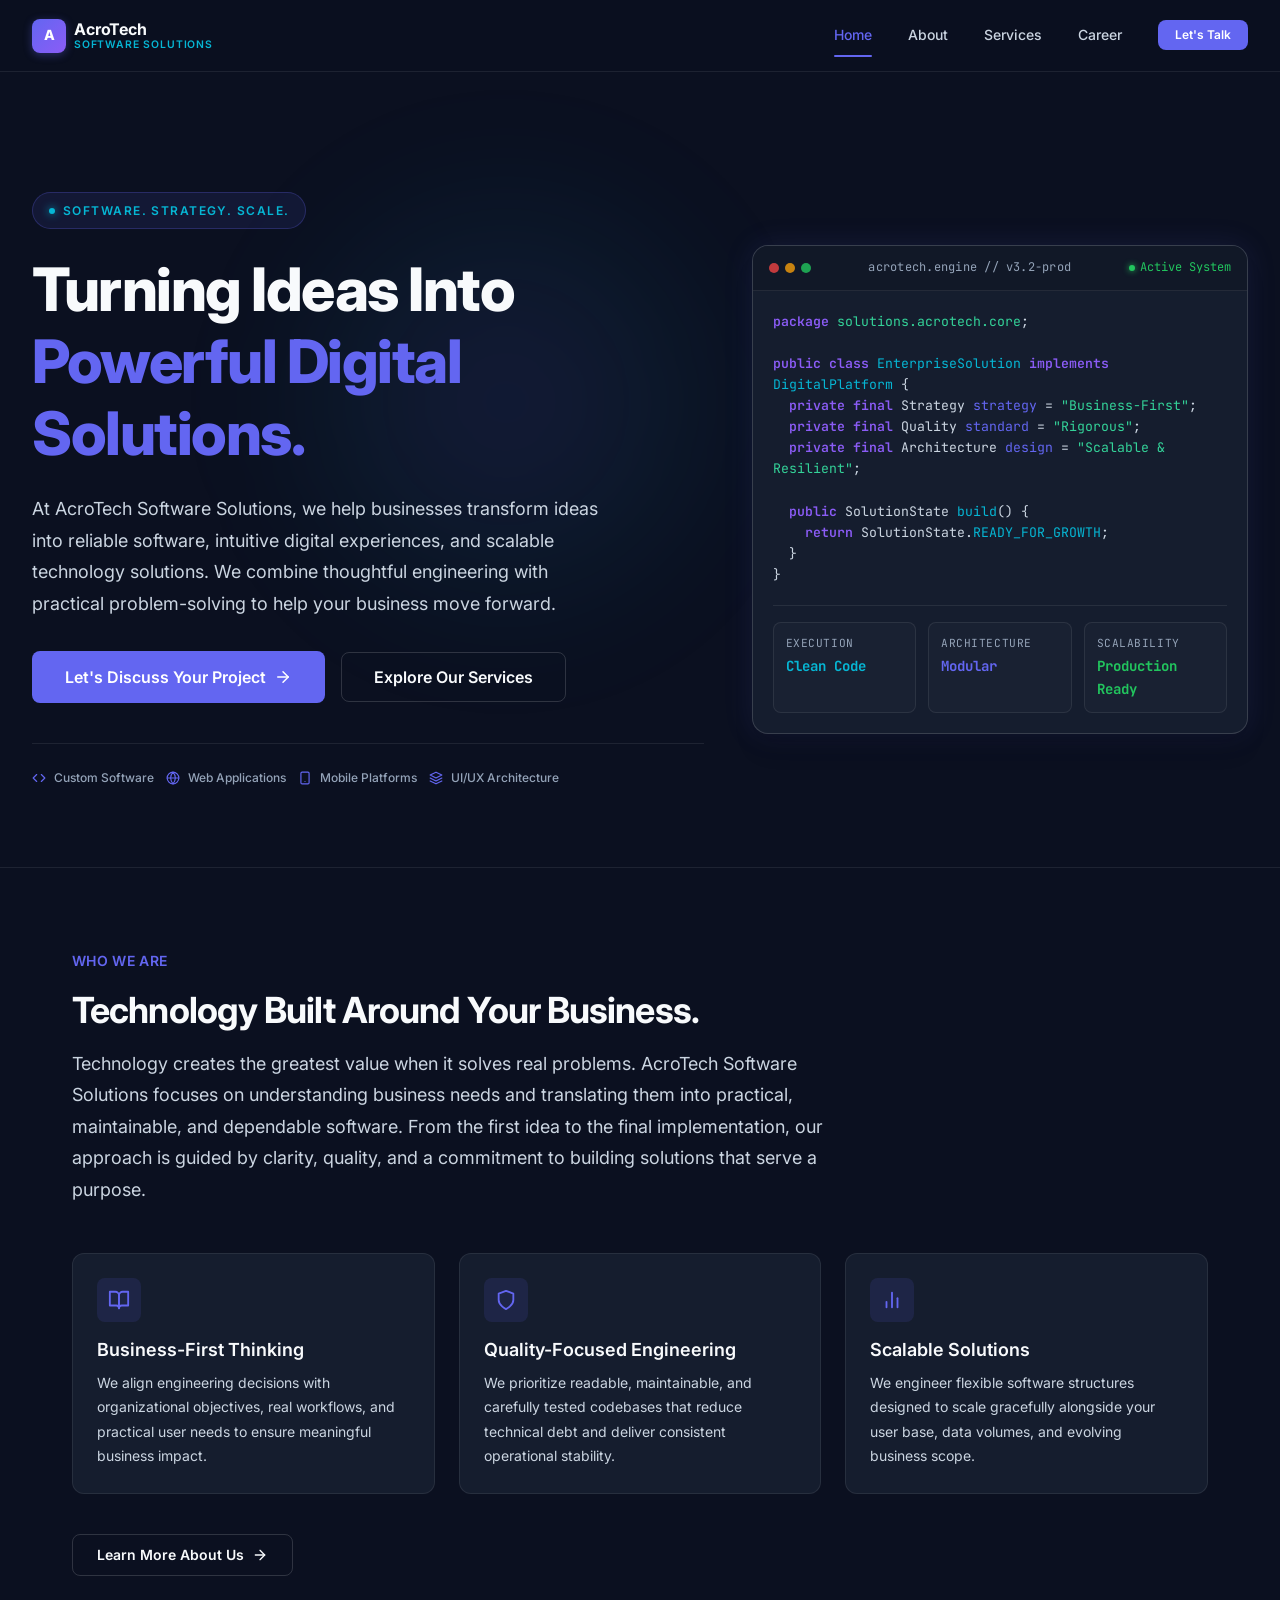
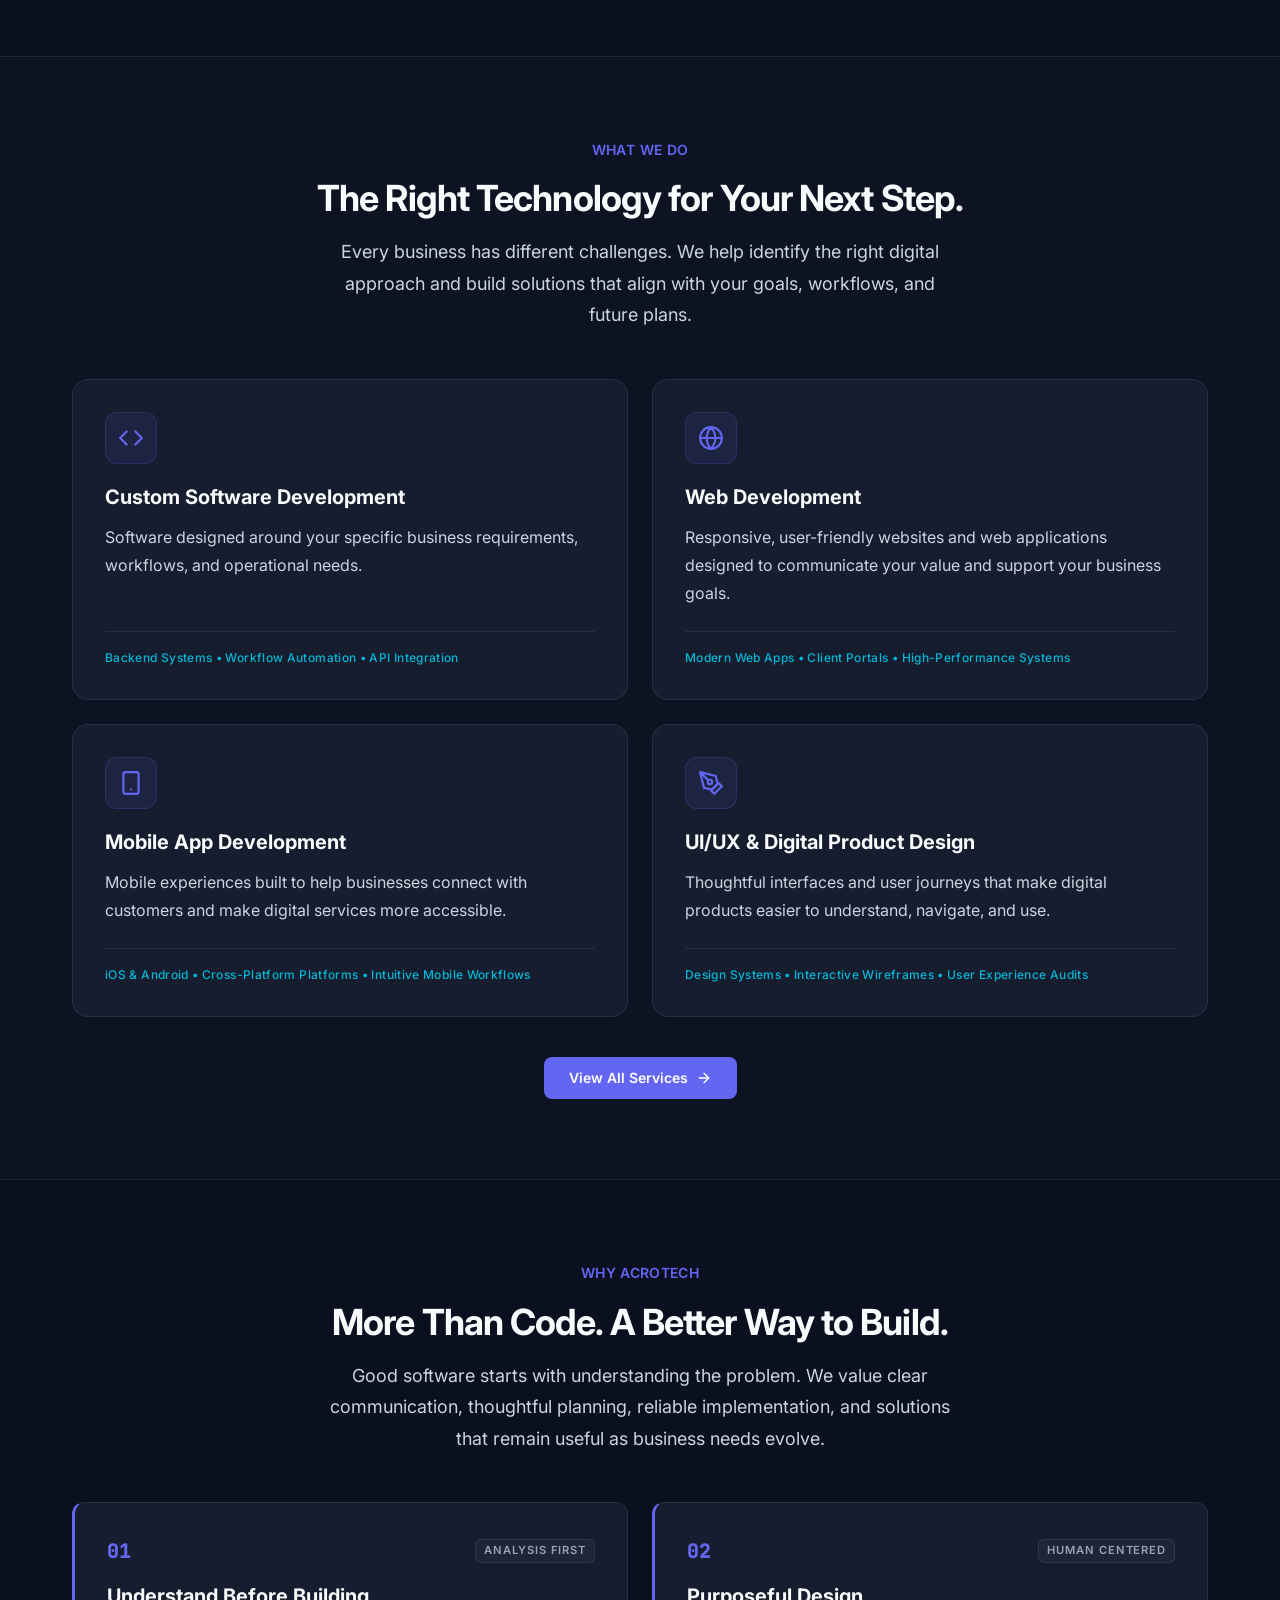
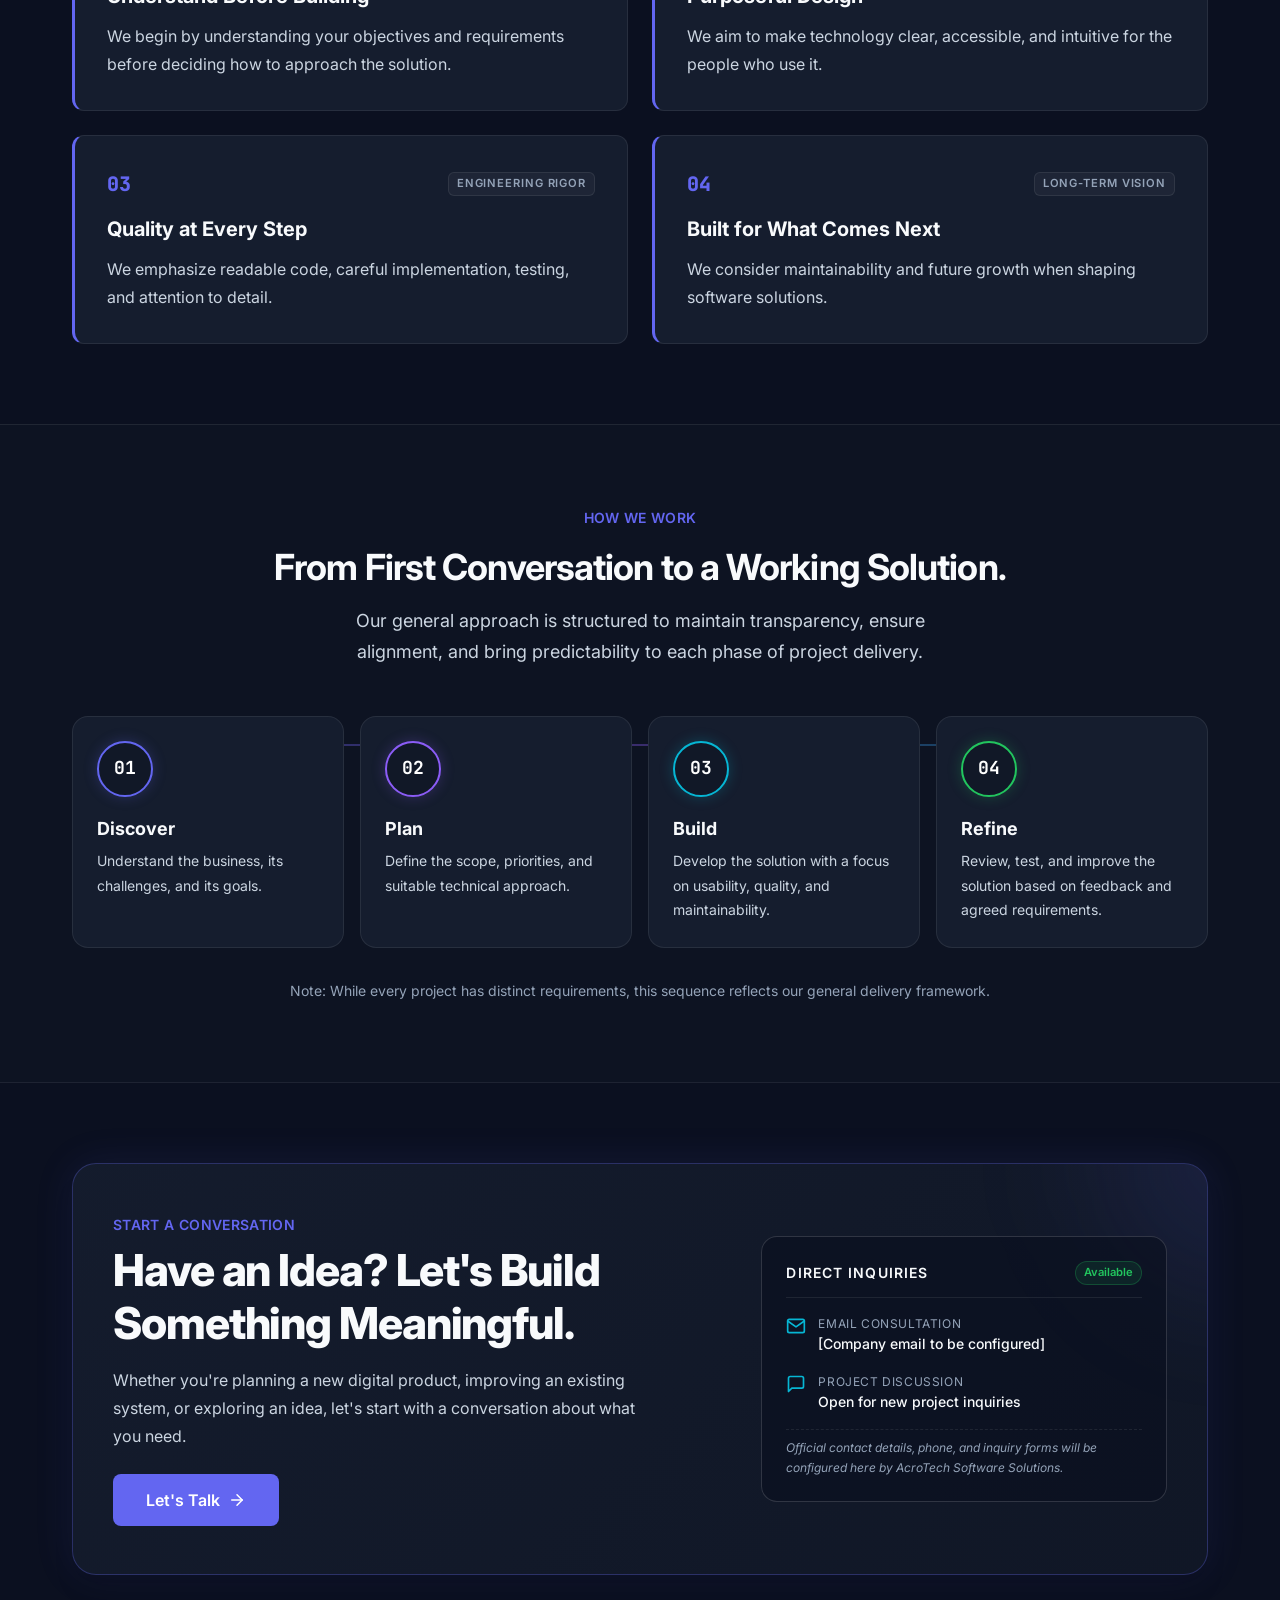
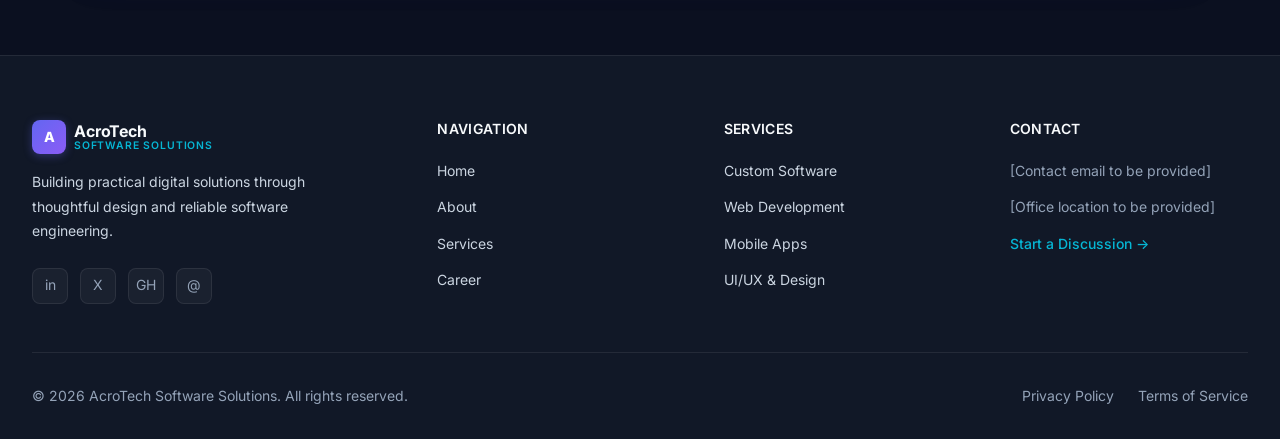
==== index.html @ 577f17df "initial commit after home page final" ====
<!DOCTYPE html>
<html lang="en">

<head>
  <meta charset="UTF-8">
  <meta name="viewport" content="width=device-width, initial-scale=1.0">
  <meta name="description"
    content="At AcroTech Software Solutions, we build reliable software, intuitive digital experiences, and scalable technology solutions tailored to your business.">
  <title>AcroTech Software Solutions | Innovative Software &amp; Digital Solutions</title>

  <!-- Favicon References -->
  <link rel="icon" type="image/png" href="assets/logos/logo.png">
  <link rel="apple-touch-icon" href="assets/logos/logo.png">

  <!-- Google Fonts -->
  <link rel="preconnect" href="https://fonts.googleapis.com">
  <link rel="preconnect" href="https://fonts.gstatic.com" crossorigin>
  <link href="https://fonts.googleapis.com/css2?family=Inter:wght@400;500;600;700;800&family=JetBrains+Mono:wght@400;500;600&display=swap" rel="stylesheet">

  <!-- Stylesheets -->
  <link rel="stylesheet" href="css/variables.css">
  <link rel="stylesheet" href="css/reset.css">
  <link rel="stylesheet" href="css/global.css">
  <link rel="stylesheet" href="css/layout.css">
  <link rel="stylesheet" href="css/components.css">
  <link rel="stylesheet" href="css/pages/home.css">
  <link rel="stylesheet" href="css/responsive.css">
</head>

<body>

  <div class="page-wrapper">

    <!-- ======== HEADER ======== -->
    <header class="site-header" role="banner">
      <div class="header-inner">

        <!-- Logo -->
        <a href="index.html" class="site-logo" aria-label="AcroTech Software Solutions — Home">
          <img src="assets/logos/logo.png" alt="AcroTech Software Solutions" class="site-logo-img">
          <span class="site-logo-fallback">
            <span class="logo-icon" aria-hidden="true">A</span>
            <span class="site-logo-text">
              <span class="site-logo-name">AcroTech</span>
              <span class="site-logo-sub">Software Solutions</span>
            </span>
          </span>
        </a>

        <!-- Desktop Navigation -->
        <nav class="desktop-nav" aria-label="Main navigation">
          <a href="index.html" class="nav-link" data-page="home">Home</a>
          <a href="pages/about.html" class="nav-link" data-page="about">About</a>
          <a href="pages/services.html" class="nav-link" data-page="services">Services</a>
          <a href="pages/career.html" class="nav-link" data-page="career">Career</a>
          <a href="#contact" class="btn btn-primary btn-sm nav-cta desktop-only">Let's Talk</a>
        </nav>

        <!-- Hamburger (mobile) -->
        <button class="hamburger-btn" id="hamburger-btn" type="button" aria-label="Open menu" aria-expanded="false"
          aria-controls="mobile-nav">
          <span class="hamburger-line" aria-hidden="true"></span>
          <span class="hamburger-line" aria-hidden="true"></span>
          <span class="hamburger-line" aria-hidden="true"></span>
        </button>
      </div>

      <!-- Mobile Overlay -->
      <div class="mobile-nav-overlay" id="mobile-nav-overlay" aria-hidden="true"></div>

      <!-- Mobile Navigation -->
      <nav class="mobile-nav" id="mobile-nav" aria-label="Mobile navigation">
        <div class="mobile-nav-links">
          <a href="index.html" class="mobile-nav-link" data-page="home">Home</a>
          <a href="pages/about.html" class="mobile-nav-link" data-page="about">About</a>
          <a href="pages/services.html" class="mobile-nav-link" data-page="services">Services</a>
          <a href="pages/career.html" class="mobile-nav-link" data-page="career">Career</a>
        </div>
        <div class="mobile-nav-cta">
          <a href="#contact" class="btn btn-primary">Let's Talk</a>
        </div>
      </nav>
    </header>

    <!-- ======== MAIN CONTENT ======== -->
    <main class="main-content" id="main-content">

      <!-- ============================================
           SECTION 1: HERO SECTION
           ============================================ -->
      <section class="hero-section" id="hero">
        <div class="container container-wide">
          <div class="hero-grid">

            <!-- Hero Text Content -->
            <div class="hero-content">
              <div class="hero-badge">
                <span class="hero-badge-dot" aria-hidden="true"></span>
                <span>SOFTWARE. STRATEGY. SCALE.</span>
              </div>

              <h1 class="hero-title">
                Turning Ideas Into <span class="text-highlight">Powerful Digital Solutions.</span>
              </h1>

              <p class="hero-lead">
                At AcroTech Software Solutions, we help businesses transform ideas into reliable software, intuitive digital experiences, and scalable technology solutions. We combine thoughtful engineering with practical problem-solving to help your business move forward.
              </p>

              <div class="hero-actions">
                <a href="#contact" class="btn btn-primary btn-lg">
                  Let's Discuss Your Project
                  <svg width="18" height="18" viewBox="0 0 24 24" fill="none" stroke="currentColor" stroke-width="2" stroke-linecap="round" stroke-linejoin="round" aria-hidden="true">
                    <line x1="5" y1="12" x2="19" y2="12"></line>
                    <polyline points="12 5 19 12 12 19"></polyline>
                  </svg>
                </a>
                <a href="pages/services.html" class="btn btn-secondary btn-lg">
                  Explore Our Services
                </a>
              </div>

              <!-- Key Capabilities / Trust Chips -->
              <div class="hero-chips" aria-label="Core competencies">
                <span class="hero-chip">
                  <svg class="hero-chip-icon" viewBox="0 0 24 24" fill="none" stroke="currentColor" stroke-width="2" stroke-linecap="round" stroke-linejoin="round" aria-hidden="true"><polyline points="16 18 22 12 16 6"></polyline><polyline points="8 6 2 12 8 18"></polyline></svg>
                  Custom Software
                </span>
                <span class="hero-chip">
                  <svg class="hero-chip-icon" viewBox="0 0 24 24" fill="none" stroke="currentColor" stroke-width="2" stroke-linecap="round" stroke-linejoin="round" aria-hidden="true"><circle cx="12" cy="12" r="10"></circle><line x1="2" y1="12" x2="22" y2="12"></line><path d="M12 2a15.3 15.3 0 0 1 4 10 15.3 15.3 0 0 1-4 10 15.3 15.3 0 0 1-4-10 15.3 15.3 0 0 1 4-10z"></path></svg>
                  Web Applications
                </span>
                <span class="hero-chip">
                  <svg class="hero-chip-icon" viewBox="0 0 24 24" fill="none" stroke="currentColor" stroke-width="2" stroke-linecap="round" stroke-linejoin="round" aria-hidden="true"><rect x="5" y="2" width="14" height="20" rx="2" ry="2"></rect><line x1="12" y1="18" x2="12.01" y2="18"></line></svg>
                  Mobile Platforms
                </span>
                <span class="hero-chip">
                  <svg class="hero-chip-icon" viewBox="0 0 24 24" fill="none" stroke="currentColor" stroke-width="2" stroke-linecap="round" stroke-linejoin="round" aria-hidden="true"><polygon points="12 2 2 7 12 12 22 7 12 2"></polygon><polyline points="2 17 12 22 22 17"></polyline><polyline points="2 12 12 17 22 12"></polyline></svg>
                  UI/UX Architecture
                </span>
              </div>
            </div>

            <!-- Hero Visual: Clean System Architecture Interface -->
            <div class="hero-visual" aria-hidden="true">
              <div class="hero-device-window">
                <div class="window-topbar">
                  <div class="window-dots">
                    <span class="window-dot window-dot-red"></span>
                    <span class="window-dot window-dot-yellow"></span>
                    <span class="window-dot window-dot-green"></span>
                  </div>
                  <span class="window-title">acrotech.engine // v3.2-prod</span>
                  <div class="window-status">
                    <span class="window-status-pulse"></span>
                    <span>Active System</span>
                  </div>
                </div>

                <div class="window-body">
                  <div class="code-block">
                    <span class="code-line"><span class="code-keyword">package</span> <span class="code-str">solutions.acrotech.core</span>;</span>
                    <br>
                    <span class="code-line"><span class="code-keyword">public class</span> <span class="code-fn">EnterpriseSolution</span> <span class="code-keyword">implements</span> <span class="code-fn">DigitalPlatform</span> {</span>
                    <span class="code-line">&nbsp;&nbsp;<span class="code-keyword">private final</span> Strategy <span class="code-prop">strategy</span> = <span class="code-str">"Business-First"</span>;</span>
                    <span class="code-line">&nbsp;&nbsp;<span class="code-keyword">private final</span> Quality <span class="code-prop">standard</span> = <span class="code-str">"Rigorous"</span>;</span>
                    <span class="code-line">&nbsp;&nbsp;<span class="code-keyword">private final</span> Architecture <span class="code-prop">design</span> = <span class="code-str">"Scalable &amp; Resilient"</span>;</span>
                    <br>
                    <span class="code-line">&nbsp;&nbsp;<span class="code-keyword">public</span> SolutionState <span class="code-fn">build</span>() {</span>
                    <span class="code-line">&nbsp;&nbsp;&nbsp;&nbsp;<span class="code-keyword">return</span> SolutionState.<span class="code-fn">READY_FOR_GROWTH</span>;</span>
                    <span class="code-line">&nbsp;&nbsp;}</span>
                    <span class="code-line">}</span>
                  </div>

                  <!-- System Performance Metrics Strip -->
                  <div class="system-metrics-grid">
                    <div class="metric-card">
                      <span class="metric-label">Execution</span>
                      <span class="metric-val accent">Clean Code</span>
                    </div>
                    <div class="metric-card">
                      <span class="metric-label">Architecture</span>
                      <span class="metric-val primary">Modular</span>
                    </div>
                    <div class="metric-card">
                      <span class="metric-label">Scalability</span>
                      <span class="metric-val success">Production Ready</span>
                    </div>
                  </div>
                </div>
              </div>
            </div>

          </div>
        </div>
      </section>

      <!-- ============================================
           SECTION 2: CLEAR COMPANY INTRODUCTION
           ============================================ -->
      <section class="intro-section" id="about-intro">
        <div class="container">
          <div class="intro-header">
            <span class="section-label">WHO WE ARE</span>
            <h2 class="section-title">Technology Built Around Your Business.</h2>
            <p class="intro-lead">
              Technology creates the greatest value when it solves real problems. AcroTech Software Solutions focuses on understanding business needs and translating them into practical, maintainable, and dependable software. From the first idea to the final implementation, our approach is guided by clarity, quality, and a commitment to building solutions that serve a purpose.
            </p>
          </div>

          <!-- 3 Supporting Principles -->
          <div class="principles-grid">
            <div class="principle-card">
              <div class="principle-icon-wrap" aria-hidden="true">
                <svg class="principle-icon" viewBox="0 0 24 24" fill="none" stroke="currentColor" stroke-width="2" stroke-linecap="round" stroke-linejoin="round">
                  <path d="M2 3h6a4 4 0 0 1 4 4v14a3 3 0 0 0-3-3H2z"></path>
                  <path d="M22 3h-6a4 4 0 0 0-4 4v14a3 3 0 0 1 3-3h7z"></path>
                </svg>
              </div>
              <h3 class="principle-title">Business-First Thinking</h3>
              <p class="principle-desc">
                We align engineering decisions with organizational objectives, real workflows, and practical user needs to ensure meaningful business impact.
              </p>
            </div>

            <div class="principle-card">
              <div class="principle-icon-wrap" aria-hidden="true">
                <svg class="principle-icon" viewBox="0 0 24 24" fill="none" stroke="currentColor" stroke-width="2" stroke-linecap="round" stroke-linejoin="round">
                  <path d="M12 22s8-4 8-10V5l-8-3-8 3v7c0 6 8 10 8 10z"></path>
                </svg>
              </div>
              <h3 class="principle-title">Quality-Focused Engineering</h3>
              <p class="principle-desc">
                We prioritize readable, maintainable, and carefully tested codebases that reduce technical debt and deliver consistent operational stability.
              </p>
            </div>

            <div class="principle-card">
              <div class="principle-icon-wrap" aria-hidden="true">
                <svg class="principle-icon" viewBox="0 0 24 24" fill="none" stroke="currentColor" stroke-width="2" stroke-linecap="round" stroke-linejoin="round">
                  <line x1="18" y1="20" x2="18" y2="10"></line>
                  <line x1="12" y1="20" x2="12" y2="4"></line>
                  <line x1="6" y1="20" x2="6" y2="14"></line>
                </svg>
              </div>
              <h3 class="principle-title">Scalable Solutions</h3>
              <p class="principle-desc">
                We engineer flexible software structures designed to scale gracefully alongside your user base, data volumes, and evolving business scope.
              </p>
            </div>
          </div>

          <div class="intro-action">
            <a href="pages/about.html" class="btn btn-secondary">
              Learn More About Us
              <svg width="16" height="16" viewBox="0 0 24 24" fill="none" stroke="currentColor" stroke-width="2" stroke-linecap="round" stroke-linejoin="round" aria-hidden="true">
                <line x1="5" y1="12" x2="19" y2="12"></line>
                <polyline points="12 5 19 12 12 19"></polyline>
              </svg>
            </a>
          </div>
        </div>
      </section>

      <!-- ============================================
           SECTION 3: SERVICES OVERVIEW
           ============================================ -->
      <section class="services-section" id="services-overview">
        <div class="container">
          <div class="section-header-center">
            <span class="section-label">WHAT WE DO</span>
            <h2 class="section-title">The Right Technology for Your Next Step.</h2>
            <p class="section-subtitle">
              Every business has different challenges. We help identify the right digital approach and build solutions that align with your goals, workflows, and future plans.
            </p>
          </div>

          <!-- 4 Services Cards -->
          <div class="services-grid">
            <!-- 1. Custom Software Development -->
            <div class="service-card">
              <div class="service-icon-wrap" aria-hidden="true">
                <svg class="service-icon" viewBox="0 0 24 24" fill="none" stroke="currentColor" stroke-width="2" stroke-linecap="round" stroke-linejoin="round">
                  <polyline points="16 18 22 12 16 6"></polyline>
                  <polyline points="8 6 2 12 8 18"></polyline>
                </svg>
              </div>
              <h3 class="service-title">Custom Software Development</h3>
              <p class="service-desc">
                Software designed around your specific business requirements, workflows, and operational needs.
              </p>
              <div class="service-capabilities">
                Backend Systems • Workflow Automation • API Integration
              </div>
            </div>

            <!-- 2. Web Development -->
            <div class="service-card">
              <div class="service-icon-wrap" aria-hidden="true">
                <svg class="service-icon" viewBox="0 0 24 24" fill="none" stroke="currentColor" stroke-width="2" stroke-linecap="round" stroke-linejoin="round">
                  <circle cx="12" cy="12" r="10"></circle>
                  <line x1="2" y1="12" x2="22" y2="12"></line>
                  <path d="M12 2a15.3 15.3 0 0 1 4 10 15.3 15.3 0 0 1-4 10 15.3 15.3 0 0 1-4-10 15.3 15.3 0 0 1 4-10z"></path>
                </svg>
              </div>
              <h3 class="service-title">Web Development</h3>
              <p class="service-desc">
                Responsive, user-friendly websites and web applications designed to communicate your value and support your business goals.
              </p>
              <div class="service-capabilities">
                Modern Web Apps • Client Portals • High-Performance Systems
              </div>
            </div>

            <!-- 3. Mobile App Development -->
            <div class="service-card">
              <div class="service-icon-wrap" aria-hidden="true">
                <svg class="service-icon" viewBox="0 0 24 24" fill="none" stroke="currentColor" stroke-width="2" stroke-linecap="round" stroke-linejoin="round">
                  <rect x="5" y="2" width="14" height="20" rx="2" ry="2"></rect>
                  <line x1="12" y1="18" x2="12.01" y2="18"></line>
                </svg>
              </div>
              <h3 class="service-title">Mobile App Development</h3>
              <p class="service-desc">
                Mobile experiences built to help businesses connect with customers and make digital services more accessible.
              </p>
              <div class="service-capabilities">
                iOS &amp; Android • Cross-Platform Platforms • Intuitive Mobile Workflows
              </div>
            </div>

            <!-- 4. UI/UX & Digital Product Design -->
            <div class="service-card">
              <div class="service-icon-wrap" aria-hidden="true">
                <svg class="service-icon" viewBox="0 0 24 24" fill="none" stroke="currentColor" stroke-width="2" stroke-linecap="round" stroke-linejoin="round">
                  <path d="M12 19l7-7 3 3-7 7-3-3z"></path>
                  <path d="M18 13l-1.5-7.5L2 2l3.5 14.5L13 18l5-5z"></path>
                  <path d="M2 2l7.586 7.586"></path>
                  <circle cx="11" cy="11" r="2"></circle>
                </svg>
              </div>
              <h3 class="service-title">UI/UX &amp; Digital Product Design</h3>
              <p class="service-desc">
                Thoughtful interfaces and user journeys that make digital products easier to understand, navigate, and use.
              </p>
              <div class="service-capabilities">
                Design Systems • Interactive Wireframes • User Experience Audits
              </div>
            </div>
          </div>

          <div class="services-action">
            <a href="pages/services.html" class="btn btn-primary">
              View All Services
              <svg width="16" height="16" viewBox="0 0 24 24" fill="none" stroke="currentColor" stroke-width="2" stroke-linecap="round" stroke-linejoin="round" aria-hidden="true">
                <line x1="5" y1="12" x2="19" y2="12"></line>
                <polyline points="12 5 19 12 12 19"></polyline>
              </svg>
            </a>
          </div>
        </div>
      </section>

      <!-- ============================================
           SECTION 4: WHY CHOOSE ACROTECH?
           ============================================ -->
      <section class="why-section" id="why-acrotech">
        <div class="container">
          <div class="section-header-center">
            <span class="section-label">WHY ACROTECH</span>
            <h2 class="section-title">More Than Code. A Better Way to Build.</h2>
            <p class="section-subtitle">
              Good software starts with understanding the problem. We value clear communication, thoughtful planning, reliable implementation, and solutions that remain useful as business needs evolve.
            </p>
          </div>

          <!-- Distinctive 2x2 Architectural Grid -->
          <div class="why-grid">
            <!-- 01 -->
            <div class="why-card">
              <div class="why-card-top">
                <span class="why-num">01</span>
                <span class="why-badge">Analysis First</span>
              </div>
              <h3 class="why-title">Understand Before Building</h3>
              <p class="why-desc">
                We begin by understanding your objectives and requirements before deciding how to approach the solution.
              </p>
            </div>

            <!-- 02 -->
            <div class="why-card">
              <div class="why-card-top">
                <span class="why-num">02</span>
                <span class="why-badge">Human Centered</span>
              </div>
              <h3 class="why-title">Purposeful Design</h3>
              <p class="why-desc">
                We aim to make technology clear, accessible, and intuitive for the people who use it.
              </p>
            </div>

            <!-- 03 -->
            <div class="why-card">
              <div class="why-card-top">
                <span class="why-num">03</span>
                <span class="why-badge">Engineering Rigor</span>
              </div>
              <h3 class="why-title">Quality at Every Step</h3>
              <p class="why-desc">
                We emphasize readable code, careful implementation, testing, and attention to detail.
              </p>
            </div>

            <!-- 04 -->
            <div class="why-card">
              <div class="why-card-top">
                <span class="why-num">04</span>
                <span class="why-badge">Long-term Vision</span>
              </div>
              <h3 class="why-title">Built for What Comes Next</h3>
              <p class="why-desc">
                We consider maintainability and future growth when shaping software solutions.
              </p>
            </div>
          </div>
        </div>
      </section>

      <!-- ============================================
           SECTION 5: OUR APPROACH
           ============================================ -->
      <section class="process-section" id="how-we-work">
        <div class="container">
          <div class="section-header-center">
            <span class="section-label">HOW WE WORK</span>
            <h2 class="section-title">From First Conversation to a Working Solution.</h2>
            <p class="section-subtitle">
              Our general approach is structured to maintain transparency, ensure alignment, and bring predictability to each phase of project delivery.
            </p>
          </div>

          <!-- Connected Process Timeline -->
          <div class="process-grid">
            <!-- Step 1 -->
            <div class="process-step">
              <div class="step-indicator" aria-hidden="true">01</div>
              <div class="step-content">
                <h3 class="step-title">Discover</h3>
                <p class="step-desc">
                  Understand the business, its challenges, and its goals.
                </p>
              </div>
            </div>

            <!-- Step 2 -->
            <div class="process-step">
              <div class="step-indicator" aria-hidden="true">02</div>
              <div class="step-content">
                <h3 class="step-title">Plan</h3>
                <p class="step-desc">
                  Define the scope, priorities, and suitable technical approach.
                </p>
              </div>
            </div>

            <!-- Step 3 -->
            <div class="process-step">
              <div class="step-indicator" aria-hidden="true">03</div>
              <div class="step-content">
                <h3 class="step-title">Build</h3>
                <p class="step-desc">
                  Develop the solution with a focus on usability, quality, and maintainability.
                </p>
              </div>
            </div>

            <!-- Step 4 -->
            <div class="process-step">
              <div class="step-indicator" aria-hidden="true">04</div>
              <div class="step-content">
                <h3 class="step-title">Refine</h3>
                <p class="step-desc">
                  Review, test, and improve the solution based on feedback and agreed requirements.
                </p>
              </div>
            </div>
          </div>

          <p class="process-note">
            Note: While every project has distinct requirements, this sequence reflects our general delivery framework.
          </p>
        </div>
      </section>

      <!-- ============================================
           SECTION 6: FINAL CALL TO ACTION
           ============================================ -->
      <section class="cta-section" id="contact">
        <div class="container">
          <div class="cta-box">
            <div class="cta-grid">

              <!-- Left CTA Content -->
              <div class="cta-content">
                <span class="section-label" style="margin-bottom: var(--space-2);">START A CONVERSATION</span>
                <h2 class="cta-title">Have an Idea? Let's Build Something Meaningful.</h2>
                <p class="cta-lead">
                  Whether you're planning a new digital product, improving an existing system, or exploring an idea, let's start with a conversation about what you need.
                </p>
                <div class="cta-actions">
                  <a href="#contact-channels" class="btn btn-primary btn-lg">
                    Let's Talk
                    <svg width="18" height="18" viewBox="0 0 24 24" fill="none" stroke="currentColor" stroke-width="2" stroke-linecap="round" stroke-linejoin="round" aria-hidden="true">
                      <line x1="5" y1="12" x2="19" y2="12"></line>
                      <polyline points="12 5 19 12 12 19"></polyline>
                    </svg>
                  </a>
                </div>
              </div>

              <!-- Right Contact Channels Placeholder Card -->
              <div class="contact-placeholder-card" id="contact-channels">
                <div class="contact-placeholder-header">
                  <span class="contact-placeholder-title">Direct Inquiries</span>
                  <span class="contact-status-badge">Available</span>
                </div>

                <div class="contact-channel-item">
                  <svg class="contact-channel-icon" viewBox="0 0 24 24" fill="none" stroke="currentColor" stroke-width="2" stroke-linecap="round" stroke-linejoin="round" aria-hidden="true">
                    <path d="M4 4h16c1.1 0 2 .9 2 2v12c0 1.1-.9 2-2 2H4c-1.1 0-2-.9-2-2V6c0-1.1.9-2 2-2z"></path>
                    <polyline points="22,6 12,13 2,6"></polyline>
                  </svg>
                  <div class="contact-channel-info">
                    <span class="contact-channel-label">Email Consultation</span>
                    <span class="contact-channel-val">[Company email to be configured]</span>
                  </div>
                </div>

                <div class="contact-channel-item">
                  <svg class="contact-channel-icon" viewBox="0 0 24 24" fill="none" stroke="currentColor" stroke-width="2" stroke-linecap="round" stroke-linejoin="round" aria-hidden="true">
                    <path d="M21 15a2 2 0 0 1-2 2H7l-4 4V5a2 2 0 0 1 2-2h14a2 2 0 0 1 2 2z"></path>
                  </svg>
                  <div class="contact-channel-info">
                    <span class="contact-channel-label">Project Discussion</span>
                    <span class="contact-channel-val">Open for new project inquiries</span>
                  </div>
                </div>

                <div class="contact-note">
                  Official contact details, phone, and inquiry forms will be configured here by AcroTech Software Solutions.
                </div>
              </div>

            </div>
          </div>
        </div>
      </section>

    </main>

    <!-- ======== FOOTER ======== -->
    <footer class="site-footer" role="contentinfo">
      <div class="footer-inner">
        <div class="footer-grid">

          <!-- Brand Column -->
          <div class="footer-brand">
            <a href="index.html" class="site-logo" aria-label="AcroTech Software Solutions — Home">
              <img src="assets/logos/logo.png" alt="AcroTech Software Solutions" class="site-logo-img">
              <span class="site-logo-fallback">
                <span class="logo-icon" aria-hidden="true">A</span>
                <span class="site-logo-text">
                  <span class="site-logo-name">AcroTech</span>
                  <span class="site-logo-sub">Software Solutions</span>
                </span>
              </span>
            </a>
            <p class="footer-brand-text">
              Building practical digital solutions through thoughtful design and reliable software engineering.
            </p>
            <div class="footer-social">
              <a href="#" class="footer-social-link" aria-label="LinkedIn profile placeholder" title="LinkedIn">in</a>
              <a href="#" class="footer-social-link" aria-label="Twitter / X profile placeholder" title="Twitter / X">X</a>
              <a href="#" class="footer-social-link" aria-label="GitHub profile placeholder" title="GitHub">GH</a>
              <a href="#" class="footer-social-link" aria-label="Contact placeholder" title="Email">@</a>
            </div>
          </div>

          <!-- Navigation Column -->
          <div class="footer-column">
            <h3 class="footer-heading">Navigation</h3>
            <div class="footer-links">
              <a href="index.html" class="footer-link">Home</a>
              <a href="pages/about.html" class="footer-link">About</a>
              <a href="pages/services.html" class="footer-link">Services</a>
              <a href="pages/career.html" class="footer-link">Career</a>
            </div>
          </div>

          <!-- Services Column -->
          <div class="footer-column">
            <h3 class="footer-heading">Services</h3>
            <div class="footer-links">
              <a href="pages/services.html" class="footer-link">Custom Software</a>
              <a href="pages/services.html" class="footer-link">Web Development</a>
              <a href="pages/services.html" class="footer-link">Mobile Apps</a>
              <a href="pages/services.html" class="footer-link">UI/UX &amp; Design</a>
            </div>
          </div>

          <!-- Contact Column -->
          <div class="footer-column">
            <h3 class="footer-heading">Contact</h3>
            <div class="footer-links">
              <span class="footer-link" style="color: var(--color-text-muted);">[Contact email to be provided]</span>
              <span class="footer-link" style="color: var(--color-text-muted);">[Office location to be provided]</span>
              <a href="#contact" class="footer-link" style="color: var(--color-accent); font-weight: var(--font-medium);">Start a Discussion &rarr;</a>
            </div>
          </div>

        </div>

        <!-- Footer Bottom -->
        <div class="footer-bottom">
          <p class="footer-copyright">&copy; <span class="js-current-year">2026</span> AcroTech Software Solutions. All rights reserved.</p>
          <div class="footer-legal">
            <a href="#" class="footer-legal-link">Privacy Policy</a>
            <a href="#" class="footer-legal-link">Terms of Service</a>
          </div>
        </div>
      </div>
    </footer>

  </div>

  <!-- Scripts -->
  <script src="js/main.js"></script>
  <script src="js/navigation.js"></script>
  <script src="js/components.js"></script>
</body>

</html>
---- css/variables.css ----
/* ============================================
   CSS Design Tokens — Brand & System Variables
   ============================================ */

:root {
  /* ---- Brand Colors ---- */
  --color-primary: #6366F1;
  --color-primary-hover: #4F46E5;
  --color-primary-light: rgba(99, 102, 241, 0.12);
  --color-secondary: #8B5CF6;
  --color-secondary-hover: #7C3AED;
  --color-accent: #06B6D4;
  --color-accent-hover: #0891B2;

  /* ---- Background & Surface ---- */
  --color-dark-bg: #0B1020;
  --color-dark-surface: #111827;
  --color-dark-card: #151D2E;
  --color-light-bg: #F8FAFC;

  /* ---- Text ---- */
  --color-text-primary: #0F172A;
  --color-text-secondary: #475569;
  --color-text-muted: #94A3B8;
  --color-text-dark-theme: #F8FAFC;
  --color-text-dark-secondary: #CBD5E1;

  /* ---- Semantic ---- */
  --color-success: #22C55E;
  --color-warning: #F59E0B;
  --color-error: #EF4444;

  /* ---- Border ---- */
  --color-border: #E2E8F0;
  --color-border-dark: rgba(255, 255, 255, 0.08);
  --color-border-dark-hover: rgba(255, 255, 255, 0.15);

  /* ---- Typography ---- */
  --font-sans: 'Inter', -apple-system, BlinkMacSystemFont, 'Segoe UI', Roboto,
    Oxygen, Ubuntu, Cantarell, 'Helvetica Neue', sans-serif;
  --font-heading: 'Inter', var(--font-sans);
  --font-mono: 'JetBrains Mono', 'Fira Code', 'Cascadia Code', 'Consolas',
    monospace;

  /* Font Sizes (rem) */
  --text-xs: 0.75rem;     /* 12px */
  --text-sm: 0.875rem;    /* 14px */
  --text-base: 1rem;      /* 16px */
  --text-lg: 1.125rem;    /* 18px */
  --text-xl: 1.25rem;     /* 20px */
  --text-2xl: 1.5rem;     /* 24px */
  --text-3xl: 1.875rem;   /* 30px */
  --text-4xl: 2.25rem;    /* 36px */
  --text-5xl: 3rem;       /* 48px */
  --text-6xl: 3.75rem;    /* 60px */

  /* Font Weights */
  --font-normal: 400;
  --font-medium: 500;
  --font-semibold: 600;
  --font-bold: 700;
  --font-extrabold: 800;

  /* Line Heights */
  --leading-tight: 1.2;
  --leading-snug: 1.35;
  --leading-normal: 1.6;
  --leading-relaxed: 1.75;

  /* Letter Spacing */
  --tracking-tight: -0.025em;
  --tracking-normal: 0;
  --tracking-wide: 0.025em;

  /* ---- Spacing Scale ---- */
  --space-1: 0.25rem;   /* 4px */
  --space-2: 0.5rem;    /* 8px */
  --space-3: 0.75rem;   /* 12px */
  --space-4: 1rem;      /* 16px */
  --space-5: 1.25rem;   /* 20px */
  --space-6: 1.5rem;    /* 24px */
  --space-8: 2rem;      /* 32px */
  --space-10: 2.5rem;   /* 40px */
  --space-12: 3rem;     /* 48px */
  --space-16: 4rem;     /* 64px */
  --space-20: 5rem;     /* 80px */
  --space-24: 6rem;     /* 96px */
  --space-32: 8rem;     /* 128px */

  /* ---- Layout ---- */
  --content-max-width: 1200px;
  --content-wide-max-width: 1400px;
  --content-narrow-max-width: 800px;
  --header-height: 72px;
  --container-padding: var(--space-6);

  /* ---- Border Radius ---- */
  --radius-sm: 0.375rem;  /* 6px */
  --radius-md: 0.5rem;    /* 8px */
  --radius-lg: 0.75rem;   /* 12px */
  --radius-xl: 1rem;      /* 16px */
  --radius-2xl: 1.5rem;   /* 24px */
  --radius-full: 9999px;

  /* ---- Shadows ---- */
  --shadow-sm: 0 1px 2px rgba(0, 0, 0, 0.05);
  --shadow-md: 0 4px 6px -1px rgba(0, 0, 0, 0.07),
               0 2px 4px -2px rgba(0, 0, 0, 0.05);
  --shadow-lg: 0 10px 15px -3px rgba(0, 0, 0, 0.08),
               0 4px 6px -4px rgba(0, 0, 0, 0.04);
  --shadow-xl: 0 20px 25px -5px rgba(0, 0, 0, 0.1),
               0 8px 10px -6px rgba(0, 0, 0, 0.04);
  --shadow-glow-primary: 0 0 20px rgba(99, 102, 241, 0.25);
  --shadow-glow-accent: 0 0 20px rgba(6, 182, 212, 0.2);
  --shadow-dark-card: 0 4px 12px rgba(0, 0, 0, 0.3);

  /* ---- Transitions ---- */
  --transition-fast: 150ms ease;
  --transition-base: 250ms ease;
  --transition-slow: 400ms ease;
  --transition-spring: 350ms cubic-bezier(0.34, 1.56, 0.64, 1);

  /* ---- Z-Index Layers ---- */
  --z-dropdown: 100;
  --z-sticky: 200;
  --z-overlay: 300;
  --z-modal: 400;
  --z-nav: 500;
  --z-toast: 600;
}

/* Reduce motion for users who prefer it */
@media (prefers-reduced-motion: reduce) {
  :root {
    --transition-fast: 0ms;
    --transition-base: 0ms;
    --transition-slow: 0ms;
    --transition-spring: 0ms;
  }
}
---- css/global.css ----
/* ============================================
   Global Styles — Typography, links, buttons
   ============================================ */

/* ---- Typography ---- */

h1 {
  font-size: var(--text-5xl);
  font-weight: var(--font-extrabold);
  line-height: var(--leading-tight);
  letter-spacing: var(--tracking-tight);
  color: var(--color-text-dark-theme);
}

h2 {
  font-size: var(--text-4xl);
  font-weight: var(--font-bold);
  line-height: var(--leading-tight);
  letter-spacing: var(--tracking-tight);
  color: var(--color-text-dark-theme);
}

h3 {
  font-size: var(--text-2xl);
  font-weight: var(--font-semibold);
  line-height: var(--leading-snug);
  color: var(--color-text-dark-theme);
}

h4 {
  font-size: var(--text-xl);
  font-weight: var(--font-semibold);
  line-height: var(--leading-snug);
  color: var(--color-text-dark-theme);
}

h5 {
  font-size: var(--text-lg);
  font-weight: var(--font-medium);
  line-height: var(--leading-snug);
  color: var(--color-text-dark-theme);
}

h6 {
  font-size: var(--text-base);
  font-weight: var(--font-medium);
  line-height: var(--leading-snug);
  color: var(--color-text-dark-theme);
}

p {
  font-size: var(--text-base);
  line-height: var(--leading-normal);
  color: var(--color-text-dark-secondary);
}

p + p {
  margin-top: var(--space-4);
}

small {
  font-size: var(--text-sm);
  color: var(--color-text-muted);
}

strong {
  font-weight: var(--font-semibold);
}

/* ---- Links ---- */

a {
  transition: color var(--transition-fast);
}

a:hover {
  color: var(--color-primary);
}

a:focus-visible {
  outline: 2px solid var(--color-primary);
  outline-offset: 2px;
  border-radius: var(--radius-sm);
}

/* ---- Buttons ---- */

.btn {
  display: inline-flex;
  align-items: center;
  justify-content: center;
  gap: var(--space-2);
  padding: var(--space-3) var(--space-6);
  font-size: var(--text-sm);
  font-weight: var(--font-semibold);
  line-height: 1;
  border-radius: var(--radius-md);
  cursor: pointer;
  transition: all var(--transition-base);
  white-space: nowrap;
  border: 1px solid transparent;
  text-decoration: none;
}

.btn:focus-visible {
  outline: 2px solid var(--color-primary);
  outline-offset: 2px;
}

/* Primary Button */
.btn-primary {
  background: var(--color-primary);
  color: #fff;
}

.btn-primary:hover {
  background: var(--color-primary-hover);
  color: #fff;
  box-shadow: var(--shadow-glow-primary);
  transform: translateY(-1px);
}

.btn-primary:active {
  transform: translateY(0);
  box-shadow: none;
}

/* Secondary / Outline Button */
.btn-secondary {
  background: transparent;
  color: var(--color-text-dark-theme);
  border-color: var(--color-border-dark-hover);
}

.btn-secondary:hover {
  background: rgba(255, 255, 255, 0.05);
  border-color: var(--color-primary);
  color: var(--color-primary);
}

/* Ghost Button */
.btn-ghost {
  background: transparent;
  color: var(--color-text-dark-secondary);
}

.btn-ghost:hover {
  background: rgba(255, 255, 255, 0.05);
  color: var(--color-text-dark-theme);
}

/* Button Sizes */
.btn-sm {
  padding: var(--space-2) var(--space-4);
  font-size: var(--text-xs);
}

.btn-lg {
  padding: var(--space-4) var(--space-8);
  font-size: var(--text-base);
}

/* ---- Cards ---- */

.card {
  background: var(--color-dark-card);
  border: 1px solid var(--color-border-dark);
  border-radius: var(--radius-lg);
  padding: var(--space-6);
  transition: border-color var(--transition-base),
              box-shadow var(--transition-base),
              transform var(--transition-base);
}

.card:hover {
  border-color: var(--color-border-dark-hover);
  box-shadow: var(--shadow-dark-card);
}

/* ---- Section Helpers ---- */

.section {
  padding: var(--space-20) 0;
}

.section-sm {
  padding: var(--space-12) 0;
}

.section-lg {
  padding: var(--space-32) 0;
}

/* Section Titles */
.section-label {
  display: inline-block;
  font-size: var(--text-sm);
  font-weight: var(--font-semibold);
  color: var(--color-primary);
  text-transform: uppercase;
  letter-spacing: var(--tracking-wide);
  margin-bottom: var(--space-4);
}

.section-title {
  font-size: var(--text-4xl);
  font-weight: var(--font-bold);
  line-height: var(--leading-tight);
  color: var(--color-text-dark-theme);
  margin-bottom: var(--space-4);
}

.section-subtitle {
  font-size: var(--text-lg);
  color: var(--color-text-dark-secondary);
  max-width: 640px;
  line-height: var(--leading-relaxed);
}

/* Centered section header */
.section-header-center {
  text-align: center;
  margin-bottom: var(--space-12);
}

.section-header-center .section-subtitle {
  margin-left: auto;
  margin-right: auto;
}

/* ---- Dividers ---- */

hr,
.divider {
  border: none;
  height: 1px;
  background: var(--color-border-dark);
  margin: var(--space-8) 0;
}

/* ---- Selection ---- */

::selection {
  background: var(--color-primary);
  color: #fff;
}

/* ---- Scrollbar (Webkit) ---- */

::-webkit-scrollbar {
  width: 8px;
}

::-webkit-scrollbar-track {
  background: var(--color-dark-bg);
}

::-webkit-scrollbar-thumb {
  background: var(--color-dark-card);
  border-radius: var(--radius-full);
}

::-webkit-scrollbar-thumb:hover {
  background: var(--color-text-muted);
}
---- css/layout.css ----
/* ============================================
   Layout — Containers, grid, and page structure
   ============================================ */

/* ---- Page Layout ---- */

.page-wrapper {
  display: flex;
  flex-direction: column;
  min-height: 100vh;
}

.main-content {
  flex: 1;
  padding-top: var(--header-height);
}

/* ---- Containers ---- */

.container {
  width: 100%;
  max-width: var(--content-max-width);
  margin-left: auto;
  margin-right: auto;
  padding-left: var(--container-padding);
  padding-right: var(--container-padding);
}

.container-wide {
  max-width: var(--content-wide-max-width);
}

.container-narrow {
  max-width: var(--content-narrow-max-width);
}

/* ---- Grid System ---- */

.grid {
  display: grid;
  gap: var(--space-6);
}

.grid-2 {
  grid-template-columns: repeat(2, 1fr);
}

.grid-3 {
  grid-template-columns: repeat(3, 1fr);
}

.grid-4 {
  grid-template-columns: repeat(4, 1fr);
}

/* ---- Flex Utilities ---- */

.flex {
  display: flex;
}

.flex-center {
  display: flex;
  align-items: center;
  justify-content: center;
}

.flex-between {
  display: flex;
  align-items: center;
  justify-content: space-between;
}

.flex-col {
  flex-direction: column;
}

.flex-wrap {
  flex-wrap: wrap;
}

.gap-2 { gap: var(--space-2); }
.gap-3 { gap: var(--space-3); }
.gap-4 { gap: var(--space-4); }
.gap-6 { gap: var(--space-6); }
.gap-8 { gap: var(--space-8); }

/* ---- Text Alignment ---- */

.text-center { text-align: center; }
.text-left   { text-align: left; }
.text-right  { text-align: right; }
---- css/components.css ----
/* ============================================
   Components — Header, Footer, Navigation
   ============================================ */

/* ============================
   HEADER / NAVIGATION
   ============================ */

.site-header {
  position: fixed;
  top: 0;
  left: 0;
  right: 0;
  height: var(--header-height);
  z-index: var(--z-nav);
  background: rgba(11, 16, 32, 0.85);
  backdrop-filter: blur(16px);
  -webkit-backdrop-filter: blur(16px);
  border-bottom: 1px solid var(--color-border-dark);
  transition: background var(--transition-base),
              border-color var(--transition-base);
}

.header-inner {
  display: flex;
  align-items: center;
  justify-content: space-between;
  height: 100%;
  max-width: var(--content-wide-max-width);
  margin: 0 auto;
  padding: 0 var(--container-padding);
}

/* ---- Logo ---- */

.site-logo {
  display: flex;
  align-items: center;
  gap: var(--space-3);
  font-size: var(--text-lg);
  font-weight: var(--font-bold);
  color: var(--color-text-dark-theme);
  text-decoration: none;
  transition: color var(--transition-fast);
  flex-shrink: 0;
}

.site-logo:hover {
  color: var(--color-primary);
}

.site-logo-img {
  height: 38px;
  width: auto;
  max-width: 220px;
  object-fit: contain;
  display: none; /* Shown dynamically when image file is present */
}

.site-logo-fallback {
  display: inline-flex;
  align-items: center;
  gap: var(--space-2);
}

.site-logo .logo-icon {
  width: 34px;
  height: 34px;
  background: linear-gradient(135deg, var(--color-primary), var(--color-secondary));
  border-radius: var(--radius-md);
  display: flex;
  align-items: center;
  justify-content: center;
  color: #fff;
  font-weight: var(--font-extrabold);
  font-size: var(--text-sm);
  box-shadow: 0 2px 8px rgba(99, 102, 241, 0.35);
  flex-shrink: 0;
}

.site-logo-text {
  display: inline-flex;
  flex-direction: column;
  line-height: 1.15;
}

.site-logo-name {
  font-size: var(--text-base);
  font-weight: var(--font-bold);
  color: var(--color-text-dark-theme);
  letter-spacing: -0.01em;
}

.site-logo-sub {
  font-size: 0.65rem;
  font-weight: var(--font-semibold);
  color: var(--color-accent);
  letter-spacing: 0.08em;
  text-transform: uppercase;
}

/* ---- Desktop Navigation ---- */

.desktop-nav {
  display: flex;
  align-items: center;
  gap: var(--space-1);
}

.nav-link {
  position: relative;
  display: inline-flex;
  align-items: center;
  padding: var(--space-2) var(--space-4);
  font-size: var(--text-sm);
  font-weight: var(--font-medium);
  color: var(--color-text-dark-secondary);
  text-decoration: none;
  border-radius: var(--radius-md);
  transition: color var(--transition-fast),
              background var(--transition-fast);
}

.nav-link:hover {
  color: var(--color-text-dark-theme);
  background: rgba(255, 255, 255, 0.05);
}

.nav-link:focus-visible {
  outline: 2px solid var(--color-primary);
  outline-offset: 2px;
}

.nav-link.active {
  color: var(--color-primary);
}

.nav-link.active::after {
  content: '';
  position: absolute;
  bottom: -2px;
  left: var(--space-4);
  right: var(--space-4);
  height: 2px;
  background: var(--color-primary);
  border-radius: var(--radius-full);
}

/* CTA in nav */
.nav-cta {
  margin-left: var(--space-4);
}

/* ---- Hamburger Button ---- */

.hamburger-btn {
  display: none;
  flex-direction: column;
  justify-content: center;
  align-items: center;
  width: 44px;
  height: 44px;
  padding: var(--space-2);
  cursor: pointer;
  border: none;
  background: transparent;
  border-radius: var(--radius-md);
  transition: background var(--transition-fast);
  position: relative;
  z-index: calc(var(--z-nav) + 2);
}

.hamburger-btn:hover {
  background: rgba(255, 255, 255, 0.05);
}

.hamburger-btn:focus-visible {
  outline: 2px solid var(--color-primary);
  outline-offset: 2px;
}

.hamburger-line {
  display: block;
  width: 22px;
  height: 2px;
  background: var(--color-text-dark-theme);
  border-radius: var(--radius-full);
  transition: transform var(--transition-base),
              opacity var(--transition-fast);
}

.hamburger-line + .hamburger-line {
  margin-top: 5px;
}

/* Hamburger → X animation */
.hamburger-btn[aria-expanded="true"] .hamburger-line:nth-child(1) {
  transform: translateY(7px) rotate(45deg);
}

.hamburger-btn[aria-expanded="true"] .hamburger-line:nth-child(2) {
  opacity: 0;
}

.hamburger-btn[aria-expanded="true"] .hamburger-line:nth-child(3) {
  transform: translateY(-7px) rotate(-45deg);
}

/* ---- Mobile Navigation ---- */

.mobile-nav-overlay {
  display: none;
  position: fixed;
  inset: 0;
  background: rgba(0, 0, 0, 0.5);
  z-index: calc(var(--z-nav) - 1);
  opacity: 0;
  transition: opacity var(--transition-base);
}

.mobile-nav-overlay.is-visible {
  display: block;
  opacity: 1;
}

.mobile-nav {
  display: none;
  position: fixed;
  top: var(--header-height);
  left: 0;
  right: 0;
  z-index: var(--z-nav);
  background: var(--color-dark-surface);
  border-bottom: 1px solid var(--color-border-dark);
  padding: var(--space-4) 0;
  transform: translateY(-10px);
  opacity: 0;
  transition: transform var(--transition-base),
              opacity var(--transition-base);
  max-height: calc(100vh - var(--header-height));
  overflow-y: auto;
}

.mobile-nav.is-open {
  display: block;
  transform: translateY(0);
  opacity: 1;
}

.mobile-nav-links {
  display: flex;
  flex-direction: column;
  padding: var(--space-2) var(--container-padding);
}

.mobile-nav-link {
  display: flex;
  align-items: center;
  padding: var(--space-4) var(--space-4);
  font-size: var(--text-base);
  font-weight: var(--font-medium);
  color: var(--color-text-dark-secondary);
  text-decoration: none;
  border-radius: var(--radius-md);
  transition: color var(--transition-fast),
              background var(--transition-fast);
  min-height: 48px; /* comfortable touch target */
}

.mobile-nav-link:hover,
.mobile-nav-link:focus-visible {
  color: var(--color-text-dark-theme);
  background: rgba(255, 255, 255, 0.05);
}

.mobile-nav-link:focus-visible {
  outline: 2px solid var(--color-primary);
  outline-offset: -2px;
}

.mobile-nav-link.active {
  color: var(--color-primary);
  background: var(--color-primary-light);
}

.mobile-nav-cta {
  margin: var(--space-4) var(--container-padding) var(--space-2);
}

.mobile-nav-cta .btn {
  width: 100%;
  justify-content: center;
}

/* ============================
   FOOTER
   ============================ */

.site-footer {
  background: var(--color-dark-surface);
  border-top: 1px solid var(--color-border-dark);
  padding-top: var(--space-16);
  padding-bottom: var(--space-8);
}

.footer-inner {
  max-width: var(--content-wide-max-width);
  margin: 0 auto;
  padding: 0 var(--container-padding);
}

.footer-grid {
  display: grid;
  grid-template-columns: 1.5fr repeat(3, 1fr);
  gap: var(--space-12);
  padding-bottom: var(--space-12);
  border-bottom: 1px solid var(--color-border-dark);
}

/* Brand Column */
.footer-brand {
  max-width: 320px;
}

.footer-brand .site-logo {
  margin-bottom: var(--space-4);
}

.footer-brand-text {
  font-size: var(--text-sm);
  color: var(--color-text-dark-secondary);
  line-height: var(--leading-relaxed);
  margin-bottom: var(--space-6);
}

/* Social Icons */
.footer-social {
  display: flex;
  gap: var(--space-3);
}

.footer-social-link {
  display: flex;
  align-items: center;
  justify-content: center;
  width: 36px;
  height: 36px;
  border-radius: var(--radius-md);
  color: var(--color-text-muted);
  background: rgba(255, 255, 255, 0.04);
  border: 1px solid var(--color-border-dark);
  transition: all var(--transition-fast);
  font-size: var(--text-sm);
}

.footer-social-link:hover {
  color: var(--color-primary);
  border-color: var(--color-primary);
  background: var(--color-primary-light);
}

.footer-social-link:focus-visible {
  outline: 2px solid var(--color-primary);
  outline-offset: 2px;
}

/* Footer Column */
.footer-column {
  display: flex;
  flex-direction: column;
}

.footer-heading {
  font-size: var(--text-sm);
  font-weight: var(--font-semibold);
  color: var(--color-text-dark-theme);
  text-transform: uppercase;
  letter-spacing: var(--tracking-wide);
  margin-bottom: var(--space-5);
}

.footer-links {
  display: flex;
  flex-direction: column;
  gap: var(--space-3);
}

.footer-link {
  font-size: var(--text-sm);
  color: var(--color-text-dark-secondary);
  text-decoration: none;
  transition: color var(--transition-fast);
  line-height: var(--leading-relaxed);
}

.footer-link:hover {
  color: var(--color-primary);
}

.footer-link:focus-visible {
  outline: 2px solid var(--color-primary);
  outline-offset: 2px;
  border-radius: var(--radius-sm);
}

/* Footer Bottom */
.footer-bottom {
  display: flex;
  align-items: center;
  justify-content: space-between;
  padding-top: var(--space-8);
  flex-wrap: wrap;
  gap: var(--space-4);
}

.footer-copyright {
  font-size: var(--text-sm);
  color: var(--color-text-muted);
}

.footer-legal {
  display: flex;
  gap: var(--space-6);
}

.footer-legal-link {
  font-size: var(--text-sm);
  color: var(--color-text-muted);
  text-decoration: none;
  transition: color var(--transition-fast);
}

.footer-legal-link:hover {
  color: var(--color-text-dark-secondary);
}

/* ============================
   PLACEHOLDER PAGE SECTIONS
   ============================ */

.page-hero {
  padding: var(--space-24) 0 var(--space-16);
  text-align: center;
}

.page-hero-title {
  font-size: var(--text-5xl);
  font-weight: var(--font-extrabold);
  color: var(--color-text-dark-theme);
  margin-bottom: var(--space-4);
  letter-spacing: var(--tracking-tight);
}

.page-hero-subtitle {
  font-size: var(--text-lg);
  color: var(--color-text-dark-secondary);
  max-width: 600px;
  margin: 0 auto;
  line-height: var(--leading-relaxed);
}

/* Placeholder section blocks */
.placeholder-section {
  padding: var(--space-16) 0;
  border-top: 1px solid var(--color-border-dark);
}

.placeholder-block {
  background: var(--color-dark-card);
  border: 1px dashed var(--color-border-dark-hover);
  border-radius: var(--radius-lg);
  padding: var(--space-12) var(--space-8);
  text-align: center;
  color: var(--color-text-muted);
  font-size: var(--text-sm);
}

.placeholder-block p {
  color: var(--color-text-muted);
}
---- css/pages/home.css ----
/* ============================================
   AcroTech Software Solutions — Home Page Styles
   ============================================ */

/* ============================================
   1. HERO SECTION
   ============================================ */

.hero-section {
  position: relative;
  padding: calc(var(--header-height) + var(--space-12)) 0 var(--space-20);
  overflow: hidden;
}

/* Subtle ambient background glow */
.hero-section::before {
  content: '';
  position: absolute;
  top: 10%;
  left: 20%;
  width: 500px;
  height: 500px;
  background: radial-gradient(circle, rgba(99, 102, 241, 0.12) 0%, rgba(6, 182, 212, 0.05) 50%, transparent 70%);
  pointer-events: none;
  z-index: 0;
  filter: blur(60px);
}

.hero-grid {
  display: grid;
  grid-template-columns: 1.15fr 0.85fr;
  gap: var(--space-12);
  align-items: center;
  position: relative;
  z-index: 1;
}

/* Hero Content */
.hero-content {
  display: flex;
  flex-direction: column;
  align-items: flex-start;
}

.hero-badge {
  display: inline-flex;
  align-items: center;
  gap: var(--space-2);
  padding: var(--space-2) var(--space-4);
  background: rgba(99, 102, 241, 0.1);
  border: 1px solid rgba(99, 102, 241, 0.25);
  border-radius: var(--radius-full);
  font-size: var(--text-xs);
  font-weight: var(--font-semibold);
  letter-spacing: 0.12em;
  text-transform: uppercase;
  color: var(--color-accent);
  margin-bottom: var(--space-6);
}

.hero-badge-dot {
  width: 6px;
  height: 6px;
  border-radius: var(--radius-full);
  background: var(--color-accent);
  box-shadow: 0 0 8px var(--color-accent);
}

.hero-title {
  font-size: clamp(2.25rem, 5vw, 3.75rem);
  font-weight: var(--font-extrabold);
  line-height: var(--leading-tight);
  letter-spacing: var(--tracking-tight);
  color: var(--color-text-dark-theme);
  margin-bottom: var(--space-6);
}

.hero-title .text-highlight {
  color: var(--color-primary);
  display: inline;
}

.hero-lead {
  font-size: var(--text-lg);
  line-height: var(--leading-relaxed);
  color: var(--color-text-dark-secondary);
  max-width: 580px;
  margin-bottom: var(--space-8);
}

.hero-actions {
  display: flex;
  align-items: center;
  gap: var(--space-4);
  flex-wrap: wrap;
  margin-bottom: var(--space-10);
}

/* Trust / Feature Chips below CTAs */
.hero-chips {
  display: flex;
  flex-wrap: wrap;
  align-items: center;
  gap: var(--space-3);
  padding-top: var(--space-6);
  border-top: 1px solid var(--color-border-dark);
  width: 100%;
}

.hero-chip {
  display: inline-flex;
  align-items: center;
  gap: var(--space-2);
  font-size: var(--text-xs);
  font-weight: var(--font-medium);
  color: var(--color-text-muted);
}

.hero-chip-icon {
  color: var(--color-primary);
  width: 14px;
  height: 14px;
  flex-shrink: 0;
}

/* Hero Visual / System Interface Mock */
.hero-visual {
  position: relative;
  width: 100%;
}

.hero-device-window {
  background: var(--color-dark-card);
  border: 1px solid var(--color-border-dark-hover);
  border-radius: var(--radius-xl);
  box-shadow: var(--shadow-xl), 0 0 30px rgba(99, 102, 241, 0.12);
  overflow: hidden;
  transition: transform var(--transition-base), box-shadow var(--transition-base);
}

.hero-device-window:hover {
  transform: translateY(-2px);
  box-shadow: var(--shadow-xl), 0 0 35px rgba(99, 102, 241, 0.18);
}

/* Window Header Bar */
.window-topbar {
  display: flex;
  align-items: center;
  justify-content: space-between;
  padding: var(--space-3) var(--space-4);
  background: rgba(17, 24, 39, 0.9);
  border-bottom: 1px solid var(--color-border-dark);
}

.window-dots {
  display: flex;
  gap: 6px;
}

.window-dot {
  width: 10px;
  height: 10px;
  border-radius: var(--radius-full);
}

.window-dot-red {
  background: #EF4444;
  opacity: 0.8;
}

.window-dot-yellow {
  background: #F59E0B;
  opacity: 0.8;
}

.window-dot-green {
  background: #22C55E;
  opacity: 0.8;
}

.window-title {
  font-family: var(--font-mono);
  font-size: var(--text-xs);
  color: var(--color-text-muted);
  letter-spacing: 0.02em;
}

.window-status {
  display: inline-flex;
  align-items: center;
  gap: 5px;
  font-size: var(--text-xs);
  font-family: var(--font-mono);
  color: var(--color-success);
}

.window-status-pulse {
  width: 6px;
  height: 6px;
  border-radius: var(--radius-full);
  background: var(--color-success);
  box-shadow: 0 0 6px var(--color-success);
}

/* Window Body */
.window-body {
  padding: var(--space-5);
  font-family: var(--font-mono);
  font-size: 0.825rem;
  line-height: 1.6;
}

.code-block {
  color: var(--color-text-dark-secondary);
  margin-bottom: var(--space-5);
}

.code-line {
  display: block;
}

.code-keyword {
  color: #8B5CF6;
  font-weight: var(--font-semibold);
}

.code-fn {
  color: #06B6D4;
}

.code-prop {
  color: #6366F1;
}

.code-str {
  color: #34D399;
}

.code-comment {
  color: var(--color-text-muted);
  font-style: italic;
}

/* Visual Metrics Strip */
.system-metrics-grid {
  display: grid;
  grid-template-columns: repeat(3, 1fr);
  gap: var(--space-3);
  padding-top: var(--space-4);
  border-top: 1px solid var(--color-border-dark);
}

.metric-card {
  background: rgba(255, 255, 255, 0.02);
  border: 1px solid var(--color-border-dark);
  border-radius: var(--radius-md);
  padding: var(--space-3);
}

.metric-label {
  display: block;
  font-size: 0.7rem;
  color: var(--color-text-muted);
  text-transform: uppercase;
  letter-spacing: 0.05em;
  margin-bottom: 2px;
}

.metric-val {
  display: block;
  font-size: var(--text-sm);
  font-weight: var(--font-bold);
  color: var(--color-text-dark-theme);
}

.metric-val.accent {
  color: var(--color-accent);
}

.metric-val.primary {
  color: var(--color-primary);
}

.metric-val.success {
  color: var(--color-success);
}


/* ============================================
   2. WHO WE ARE (INTRODUCTION)
   ============================================ */

.intro-section {
  padding: var(--space-20) 0;
  border-top: 1px solid var(--color-border-dark);
}

.intro-header {
  max-width: 800px;
  margin-bottom: var(--space-12);
}

.intro-lead {
  font-size: var(--text-lg);
  line-height: var(--leading-relaxed);
  color: var(--color-text-dark-secondary);
  margin-top: var(--space-4);
}

.principles-grid {
  display: grid;
  grid-template-columns: repeat(3, 1fr);
  gap: var(--space-6);
  margin-bottom: var(--space-10);
}

.principle-card {
  background: var(--color-dark-card);
  border: 1px solid var(--color-border-dark);
  border-radius: var(--radius-lg);
  padding: var(--space-6);
  transition: border-color var(--transition-base), transform var(--transition-base), box-shadow var(--transition-base);
  display: flex;
  flex-direction: column;
}

.principle-card:hover {
  border-color: var(--color-primary);
  transform: translateY(-3px);
  box-shadow: 0 8px 24px rgba(99, 102, 241, 0.12);
}

.principle-icon-wrap {
  width: 44px;
  height: 44px;
  border-radius: var(--radius-md);
  background: var(--color-primary-light);
  color: var(--color-primary);
  display: flex;
  align-items: center;
  justify-content: center;
  margin-bottom: var(--space-4);
  flex-shrink: 0;
}

.principle-icon {
  width: 22px;
  height: 22px;
}

.principle-title {
  font-size: var(--text-lg);
  font-weight: var(--font-semibold);
  color: var(--color-text-dark-theme);
  margin-bottom: var(--space-2);
}

.principle-desc {
  font-size: var(--text-sm);
  color: var(--color-text-dark-secondary);
  line-height: var(--leading-relaxed);
  flex-grow: 1;
}

.intro-action {
  display: flex;
  align-items: center;
}


/* ============================================
   3. SERVICES OVERVIEW (WHAT WE DO)
   ============================================ */

.services-section {
  padding: var(--space-20) 0;
  border-top: 1px solid var(--color-border-dark);
  background: rgba(17, 24, 39, 0.4);
}

.services-grid {
  display: grid;
  grid-template-columns: repeat(2, 1fr);
  gap: var(--space-6);
  margin-bottom: var(--space-10);
}

.service-card {
  background: var(--color-dark-card);
  border: 1px solid var(--color-border-dark);
  border-radius: var(--radius-xl);
  padding: var(--space-8);
  display: flex;
  flex-direction: column;
  transition: all var(--transition-base);
  position: relative;
  overflow: hidden;
}

.service-card::before {
  content: '';
  position: absolute;
  top: 0;
  left: 0;
  right: 0;
  height: 2px;
  background: linear-gradient(90deg, var(--color-primary), var(--color-accent));
  opacity: 0;
  transition: opacity var(--transition-base);
}

.service-card:hover {
  border-color: var(--color-border-dark-hover);
  transform: translateY(-3px);
  box-shadow: 0 12px 30px rgba(0, 0, 0, 0.35);
}

.service-card:hover::before {
  opacity: 1;
}

.service-icon-wrap {
  width: 52px;
  height: 52px;
  border-radius: var(--radius-lg);
  background: rgba(99, 102, 241, 0.1);
  border: 1px solid rgba(99, 102, 241, 0.2);
  color: var(--color-primary);
  display: flex;
  align-items: center;
  justify-content: center;
  margin-bottom: var(--space-5);
  transition: background var(--transition-fast), color var(--transition-fast);
}

.service-card:hover .service-icon-wrap {
  background: var(--color-primary);
  color: #fff;
  border-color: var(--color-primary);
}

.service-icon {
  width: 26px;
  height: 26px;
}

.service-title {
  font-size: var(--text-xl);
  font-weight: var(--font-bold);
  color: var(--color-text-dark-theme);
  margin-bottom: var(--space-3);
}

.service-desc {
  font-size: var(--text-base);
  color: var(--color-text-dark-secondary);
  line-height: var(--leading-relaxed);
  margin-bottom: var(--space-6);
  flex-grow: 1;
}

.service-capabilities {
  padding-top: var(--space-4);
  border-top: 1px solid var(--color-border-dark);
  font-size: var(--text-xs);
  font-weight: var(--font-medium);
  color: var(--color-accent);
  letter-spacing: 0.03em;
}

.services-action {
  text-align: center;
}


/* ============================================
   4. WHY ACROTECH (DISTINCTIVE 2x2 LAYOUT)
   ============================================ */

.why-section {
  padding: var(--space-20) 0;
  border-top: 1px solid var(--color-border-dark);
}

.why-grid {
  display: grid;
  grid-template-columns: repeat(2, 1fr);
  gap: var(--space-6);
}

.why-card {
  background: var(--color-dark-card);
  border: 1px solid var(--color-border-dark);
  border-left: 3px solid var(--color-primary);
  border-radius: var(--radius-lg);
  padding: var(--space-8);
  display: flex;
  flex-direction: column;
  position: relative;
  transition: all var(--transition-base);
}

.why-card:hover {
  border-left-color: var(--color-accent);
  border-color: var(--color-border-dark-hover);
  transform: translateX(4px);
  background: rgba(21, 29, 46, 0.9);
}

.why-card-top {
  display: flex;
  align-items: center;
  justify-content: space-between;
  margin-bottom: var(--space-4);
}

.why-num {
  font-family: var(--font-mono);
  font-size: var(--text-xl);
  font-weight: var(--font-extrabold);
  color: var(--color-primary);
  letter-spacing: -0.02em;
}

.why-badge {
  font-size: 0.7rem;
  font-weight: var(--font-semibold);
  letter-spacing: 0.08em;
  text-transform: uppercase;
  color: var(--color-text-muted);
  background: rgba(255, 255, 255, 0.04);
  padding: 2px var(--space-2);
  border-radius: var(--radius-sm);
  border: 1px solid var(--color-border-dark);
}

.why-title {
  font-size: var(--text-xl);
  font-weight: var(--font-bold);
  color: var(--color-text-dark-theme);
  margin-bottom: var(--space-3);
}

.why-desc {
  font-size: var(--text-base);
  color: var(--color-text-dark-secondary);
  line-height: var(--leading-relaxed);
}


/* ============================================
   5. OUR APPROACH (PROCESS TIMELINE)
   ============================================ */

.process-section {
  padding: var(--space-20) 0;
  border-top: 1px solid var(--color-border-dark);
  background: rgba(17, 24, 39, 0.4);
}

.process-grid {
  display: grid;
  grid-template-columns: repeat(4, 1fr);
  gap: var(--space-4);
  position: relative;
  margin-top: var(--space-12);
}

/* Horizontal connector line on desktop */
.process-grid::before {
  content: '';
  position: absolute;
  top: 28px;
  left: 10%;
  right: 10%;
  height: 2px;
  background: linear-gradient(90deg, var(--color-primary), var(--color-secondary), var(--color-accent));
  z-index: 0;
  opacity: 0.35;
}

.process-step {
  position: relative;
  z-index: 1;
  background: var(--color-dark-card);
  border: 1px solid var(--color-border-dark);
  border-radius: var(--radius-xl);
  padding: var(--space-6);
  display: flex;
  flex-direction: column;
  transition: all var(--transition-base);
}

.process-step:hover {
  border-color: var(--color-primary);
  transform: translateY(-4px);
  box-shadow: 0 10px 24px rgba(99, 102, 241, 0.12);
}

.step-indicator {
  width: 56px;
  height: 56px;
  border-radius: var(--radius-full);
  background: var(--color-dark-surface);
  border: 2px solid var(--color-primary);
  color: #fff;
  display: flex;
  align-items: center;
  justify-content: center;
  font-family: var(--font-mono);
  font-size: var(--text-lg);
  font-weight: var(--font-bold);
  margin-bottom: var(--space-5);
  box-shadow: 0 0 14px rgba(99, 102, 241, 0.25);
  flex-shrink: 0;
}

.process-step:nth-child(2) .step-indicator {
  border-color: var(--color-secondary);
  box-shadow: 0 0 14px rgba(139, 92, 246, 0.25);
}

.process-step:nth-child(3) .step-indicator {
  border-color: var(--color-accent);
  box-shadow: 0 0 14px rgba(6, 182, 212, 0.25);
}

.process-step:nth-child(4) .step-indicator {
  border-color: var(--color-success);
  box-shadow: 0 0 14px rgba(34, 197, 94, 0.25);
}

.step-title {
  font-size: var(--text-lg);
  font-weight: var(--font-bold);
  color: var(--color-text-dark-theme);
  margin-bottom: var(--space-2);
}

.step-desc {
  font-size: var(--text-sm);
  color: var(--color-text-dark-secondary);
  line-height: var(--leading-relaxed);
}

.process-note {
  text-align: center;
  margin-top: var(--space-8);
  font-size: var(--text-sm);
  color: var(--color-text-muted);
}


/* ============================================
   6. FINAL CALL TO ACTION & CONTACT
   ============================================ */

.cta-section {
  padding: var(--space-20) 0;
  border-top: 1px solid var(--color-border-dark);
}

.cta-box {
  background: linear-gradient(135deg, rgba(21, 29, 46, 0.95), rgba(17, 24, 39, 0.95));
  border: 1px solid rgba(99, 102, 241, 0.3);
  border-radius: var(--radius-2xl);
  padding: var(--space-12) var(--space-10);
  box-shadow: var(--shadow-xl), 0 0 40px rgba(99, 102, 241, 0.1);
  position: relative;
  overflow: hidden;
}

.cta-box::before {
  content: '';
  position: absolute;
  top: -50%;
  right: -20%;
  width: 400px;
  height: 400px;
  background: radial-gradient(circle, rgba(99, 102, 241, 0.15) 0%, transparent 70%);
  pointer-events: none;
  filter: blur(50px);
}

.cta-grid {
  display: grid;
  grid-template-columns: 1.2fr 0.8fr;
  gap: var(--space-10);
  align-items: center;
  position: relative;
  z-index: 1;
}

.cta-title {
  font-size: clamp(1.875rem, 4vw, 2.75rem);
  font-weight: var(--font-extrabold);
  line-height: var(--leading-tight);
  color: var(--color-text-dark-theme);
  margin-bottom: var(--space-4);
}

.cta-lead {
  font-size: var(--text-base);
  line-height: var(--leading-relaxed);
  color: var(--color-text-dark-secondary);
  margin-bottom: var(--space-6);
  max-width: 540px;
}

/* Contact Details Placeholder Card */
.contact-placeholder-card {
  background: rgba(11, 16, 32, 0.7);
  border: 1px solid var(--color-border-dark-hover);
  border-radius: var(--radius-xl);
  padding: var(--space-6);
  display: flex;
  flex-direction: column;
  gap: var(--space-4);
}

.contact-placeholder-header {
  display: flex;
  align-items: center;
  justify-content: space-between;
  padding-bottom: var(--space-3);
  border-bottom: 1px solid var(--color-border-dark);
}

.contact-placeholder-title {
  font-size: var(--text-sm);
  font-weight: var(--font-semibold);
  color: var(--color-text-dark-theme);
  text-transform: uppercase;
  letter-spacing: 0.08em;
}

.contact-status-badge {
  font-size: 0.7rem;
  font-weight: var(--font-semibold);
  color: var(--color-success);
  background: rgba(34, 197, 94, 0.1);
  border: 1px solid rgba(34, 197, 94, 0.25);
  padding: 2px 8px;
  border-radius: var(--radius-full);
}

.contact-channel-item {
  display: flex;
  align-items: flex-start;
  gap: var(--space-3);
  font-size: var(--text-sm);
}

.contact-channel-icon {
  width: 20px;
  height: 20px;
  color: var(--color-accent);
  margin-top: 2px;
  flex-shrink: 0;
}

.contact-channel-info {
  display: flex;
  flex-direction: column;
}

.contact-channel-label {
  font-size: var(--text-xs);
  color: var(--color-text-muted);
  text-transform: uppercase;
  letter-spacing: 0.05em;
}

.contact-channel-val {
  font-weight: var(--font-medium);
  color: var(--color-text-dark-theme);
  word-break: break-all;
}

.contact-note {
  font-size: var(--text-xs);
  color: var(--color-text-muted);
  font-style: italic;
  padding-top: var(--space-2);
  border-top: 1px dashed var(--color-border-dark);
}


/* ============================================
   RESPONSIVE ADJUSTMENTS FOR HOME PAGE
   ============================================ */

/* Tablet & Smaller (< 1024px) */
@media (max-width: 1023px) {
  .hero-grid {
    grid-template-columns: 1fr;
    gap: var(--space-8);
  }

  .hero-content {
    text-align: left;
  }

  .principles-grid {
    grid-template-columns: 1fr;
    gap: var(--space-4);
  }

  .services-grid {
    grid-template-columns: 1fr;
  }

  .why-grid {
    grid-template-columns: 1fr;
  }

  .process-grid {
    grid-template-columns: 1fr;
    gap: var(--space-4);
  }

  .process-grid::before {
    display: none;
  }

  .process-step {
    flex-direction: row;
    align-items: flex-start;
    gap: var(--space-4);
  }

  .step-indicator {
    margin-bottom: 0;
    width: 44px;
    height: 44px;
    font-size: var(--text-base);
  }

  .cta-grid {
    grid-template-columns: 1fr;
    gap: var(--space-6);
  }
}

/* Small Phones (< 640px) */
@media (max-width: 639px) {
  .hero-section {
    padding-top: calc(var(--header-height) + var(--space-8));
    padding-bottom: var(--space-12);
  }

  .hero-actions {
    flex-direction: column;
    width: 100%;
  }

  .hero-actions .btn {
    width: 100%;
  }

  .hero-chips {
    flex-direction: column;
    align-items: flex-start;
    gap: var(--space-2);
  }

  .system-metrics-grid {
    grid-template-columns: 1fr;
  }

  .process-step {
    flex-direction: column;
  }

  .cta-box {
    padding: var(--space-8) var(--space-5);
  }
}
---- css/responsive.css ----
/* ============================================
   Responsive Breakpoints
   ============================================

   Mobile-first approach:
   - Base styles     : < 640px  (small phones)
   - sm              : ≥ 640px  (large phones)
   - md              : ≥ 768px  (tablets)
   - lg              : ≥ 1024px (small desktops)
   - xl              : ≥ 1280px (large desktops)
   - 2xl             : ≥ 1536px (wide screens)
   ============================================ */

/* ---- Mobile: Show hamburger, hide desktop nav ---- */

@media (max-width: 1023px) {
  .hamburger-btn {
    display: flex;
  }

  .desktop-nav {
    display: none;
  }

  .nav-cta.desktop-only {
    display: none;
  }
}

/* ---- Desktop: Hide hamburger, show desktop nav ---- */

@media (min-width: 1024px) {
  .hamburger-btn {
    display: none !important;
  }

  .mobile-nav,
  .mobile-nav-overlay {
    display: none !important;
  }

  .desktop-nav {
    display: flex;
  }
}

/* ---- Small phones (< 640px) ---- */

@media (max-width: 639px) {
  :root {
    --container-padding: var(--space-4);
  }

  h1, .page-hero-title {
    font-size: var(--text-3xl);
  }

  h2, .section-title {
    font-size: var(--text-2xl);
  }

  h3 {
    font-size: var(--text-xl);
  }

  .section {
    padding: var(--space-12) 0;
  }

  .section-lg {
    padding: var(--space-16) 0;
  }

  .page-hero {
    padding: var(--space-16) 0 var(--space-10);
  }

  /* Footer: single column */
  .footer-grid {
    grid-template-columns: 1fr;
    gap: var(--space-8);
  }

  .footer-bottom {
    flex-direction: column;
    align-items: flex-start;
  }

  .footer-legal {
    flex-wrap: wrap;
    gap: var(--space-4);
  }

  /* Grid: single column */
  .grid-2,
  .grid-3,
  .grid-4 {
    grid-template-columns: 1fr;
  }
}

/* ---- Tablets (640px – 1023px) ---- */

@media (min-width: 640px) and (max-width: 1023px) {
  h1, .page-hero-title {
    font-size: var(--text-4xl);
  }

  /* Footer: 2 columns */
  .footer-grid {
    grid-template-columns: 1fr 1fr;
    gap: var(--space-8);
  }

  .footer-brand {
    grid-column: 1 / -1;
  }

  /* Grid: adjust columns */
  .grid-3,
  .grid-4 {
    grid-template-columns: repeat(2, 1fr);
  }
}

/* ---- Large desktops (≥ 1280px) ---- */

@media (min-width: 1280px) {
  :root {
    --container-padding: var(--space-8);
  }
}

/* ---- Prevent horizontal overflow globally ---- */

html {
  overflow-x: hidden;
}

body {
  overflow-x: hidden;
}
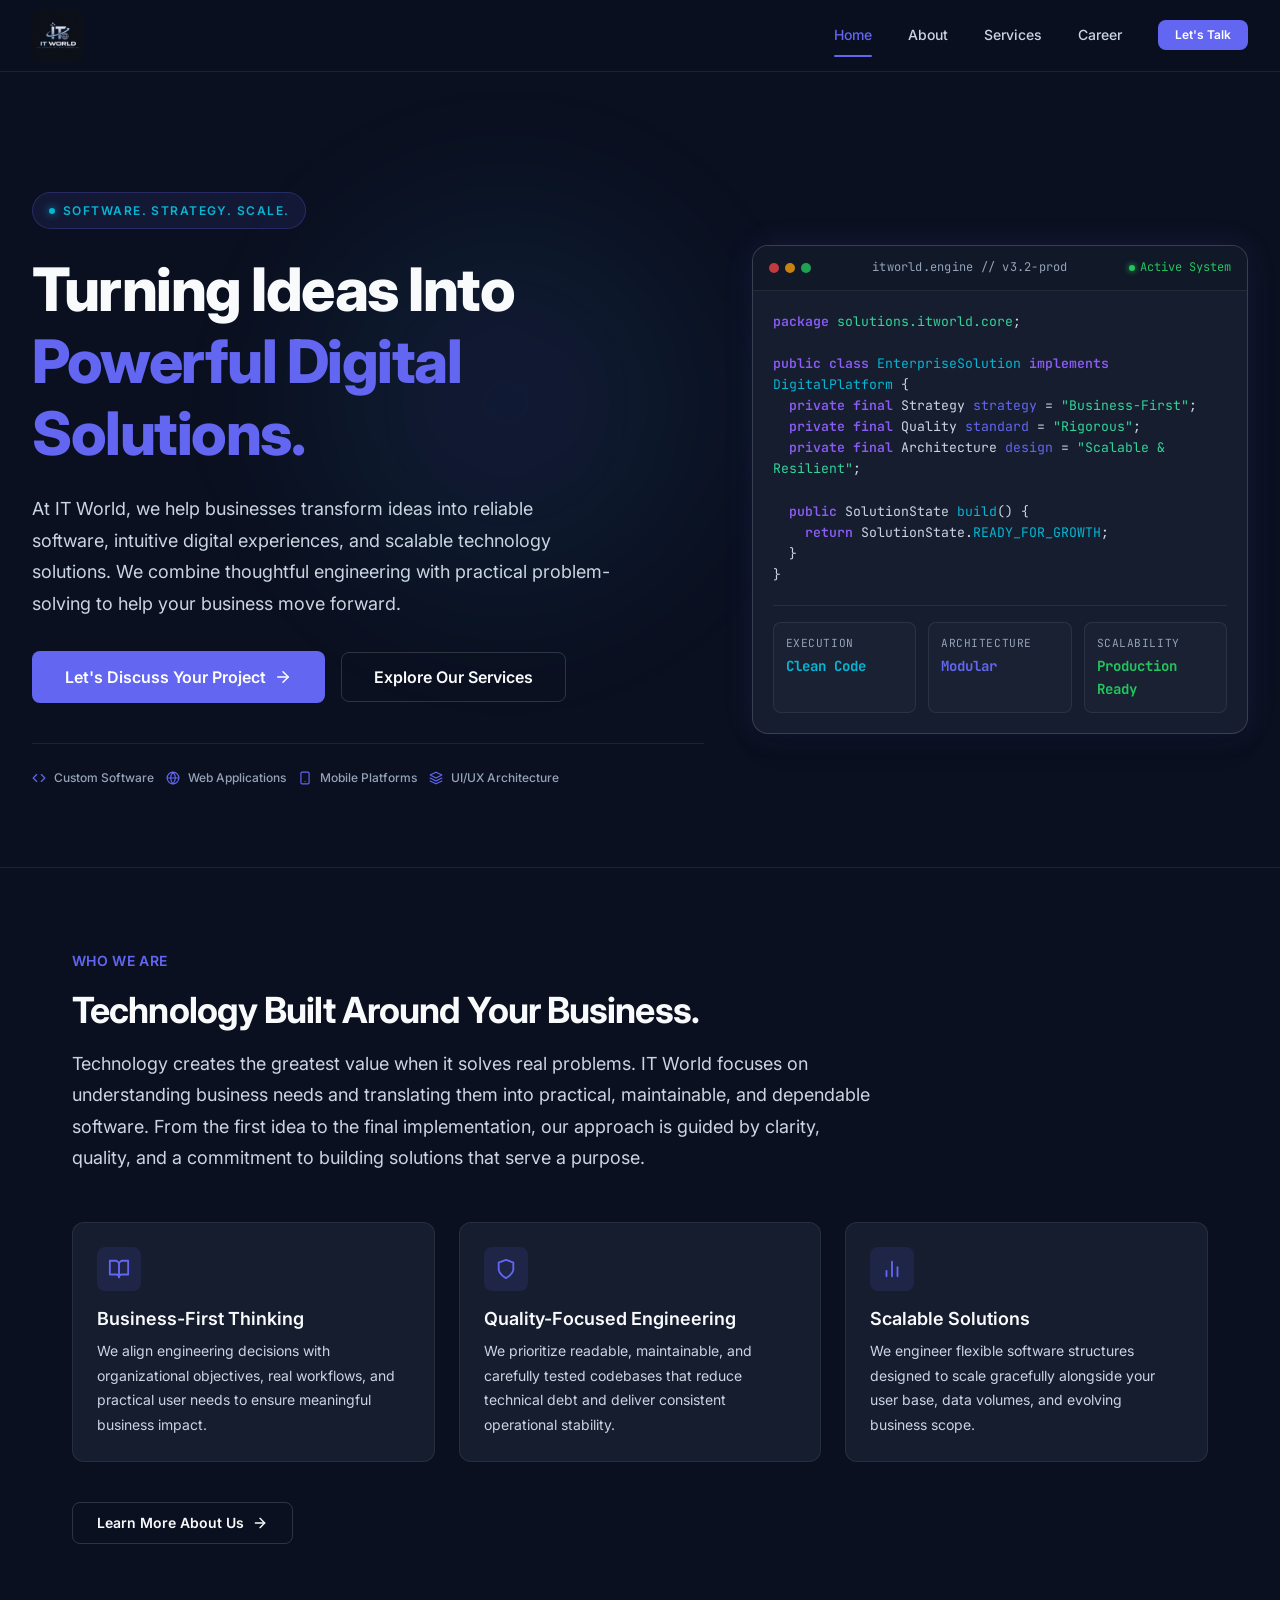
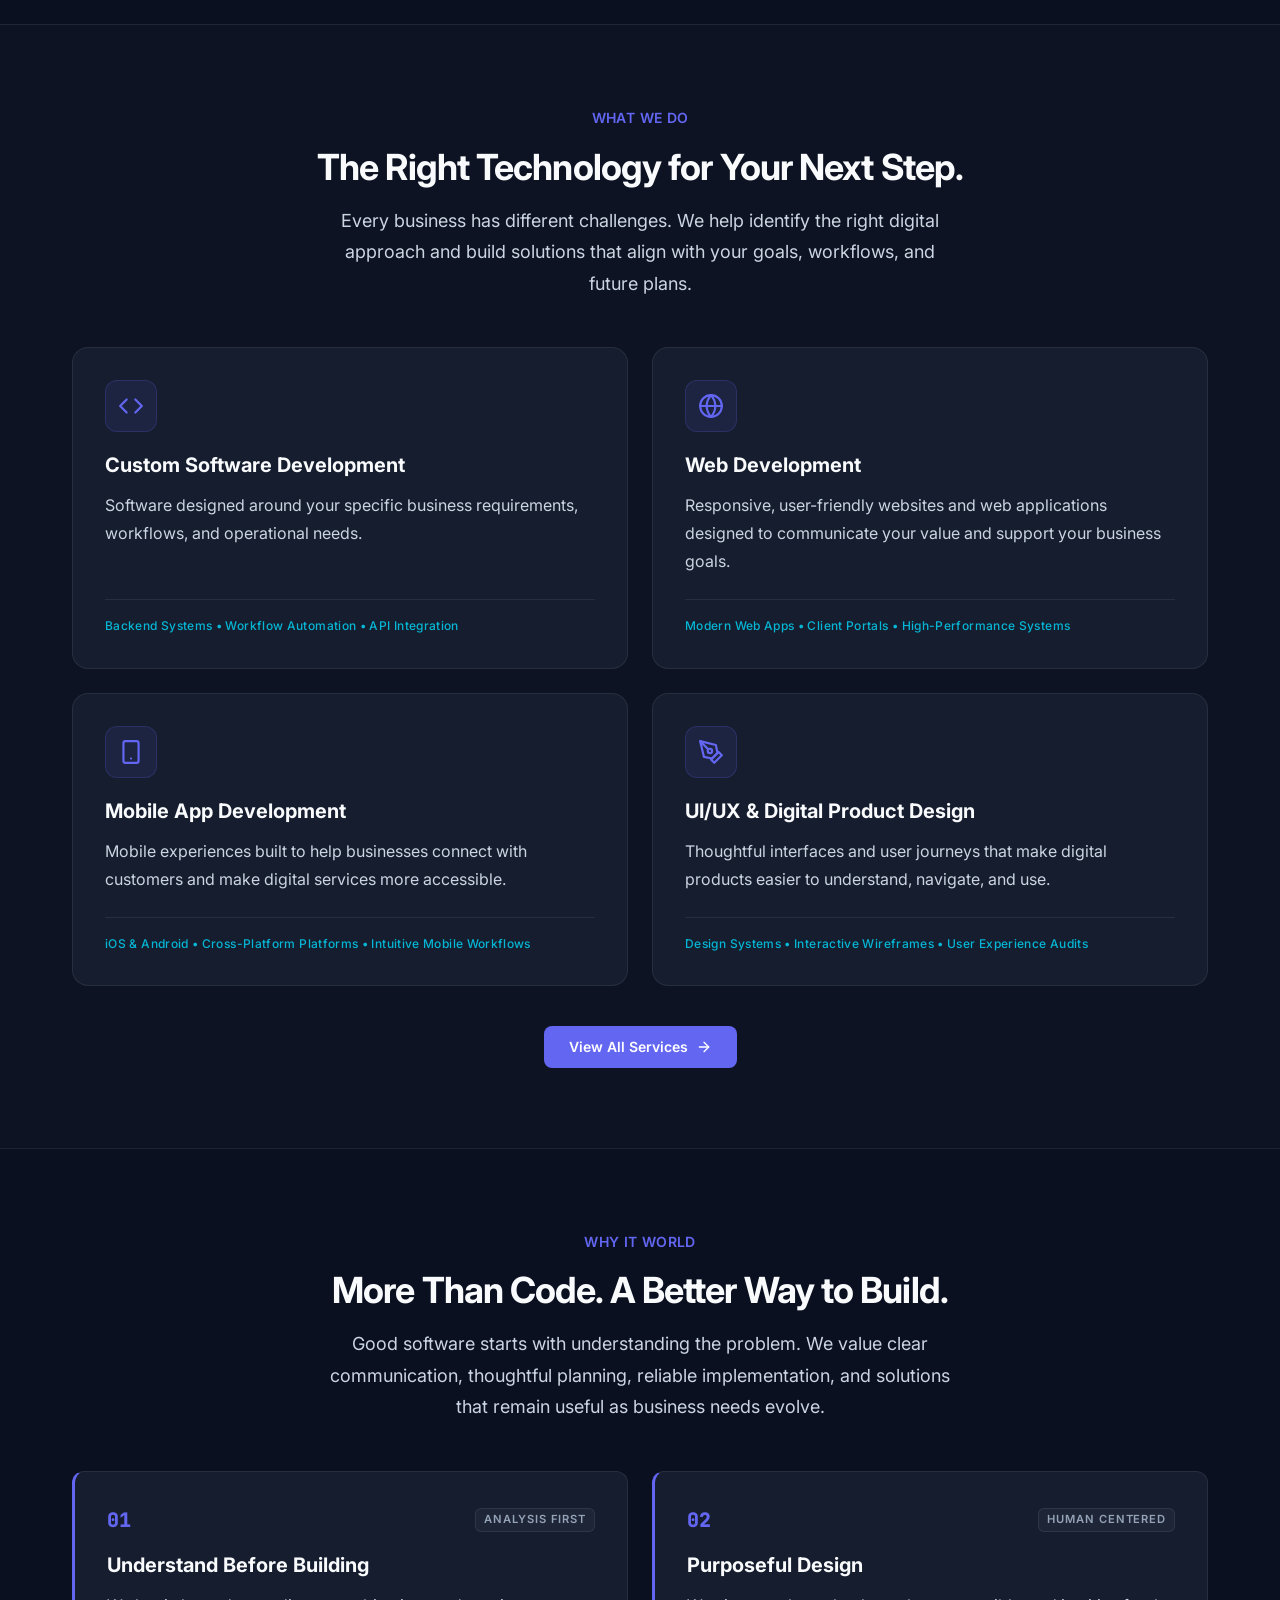
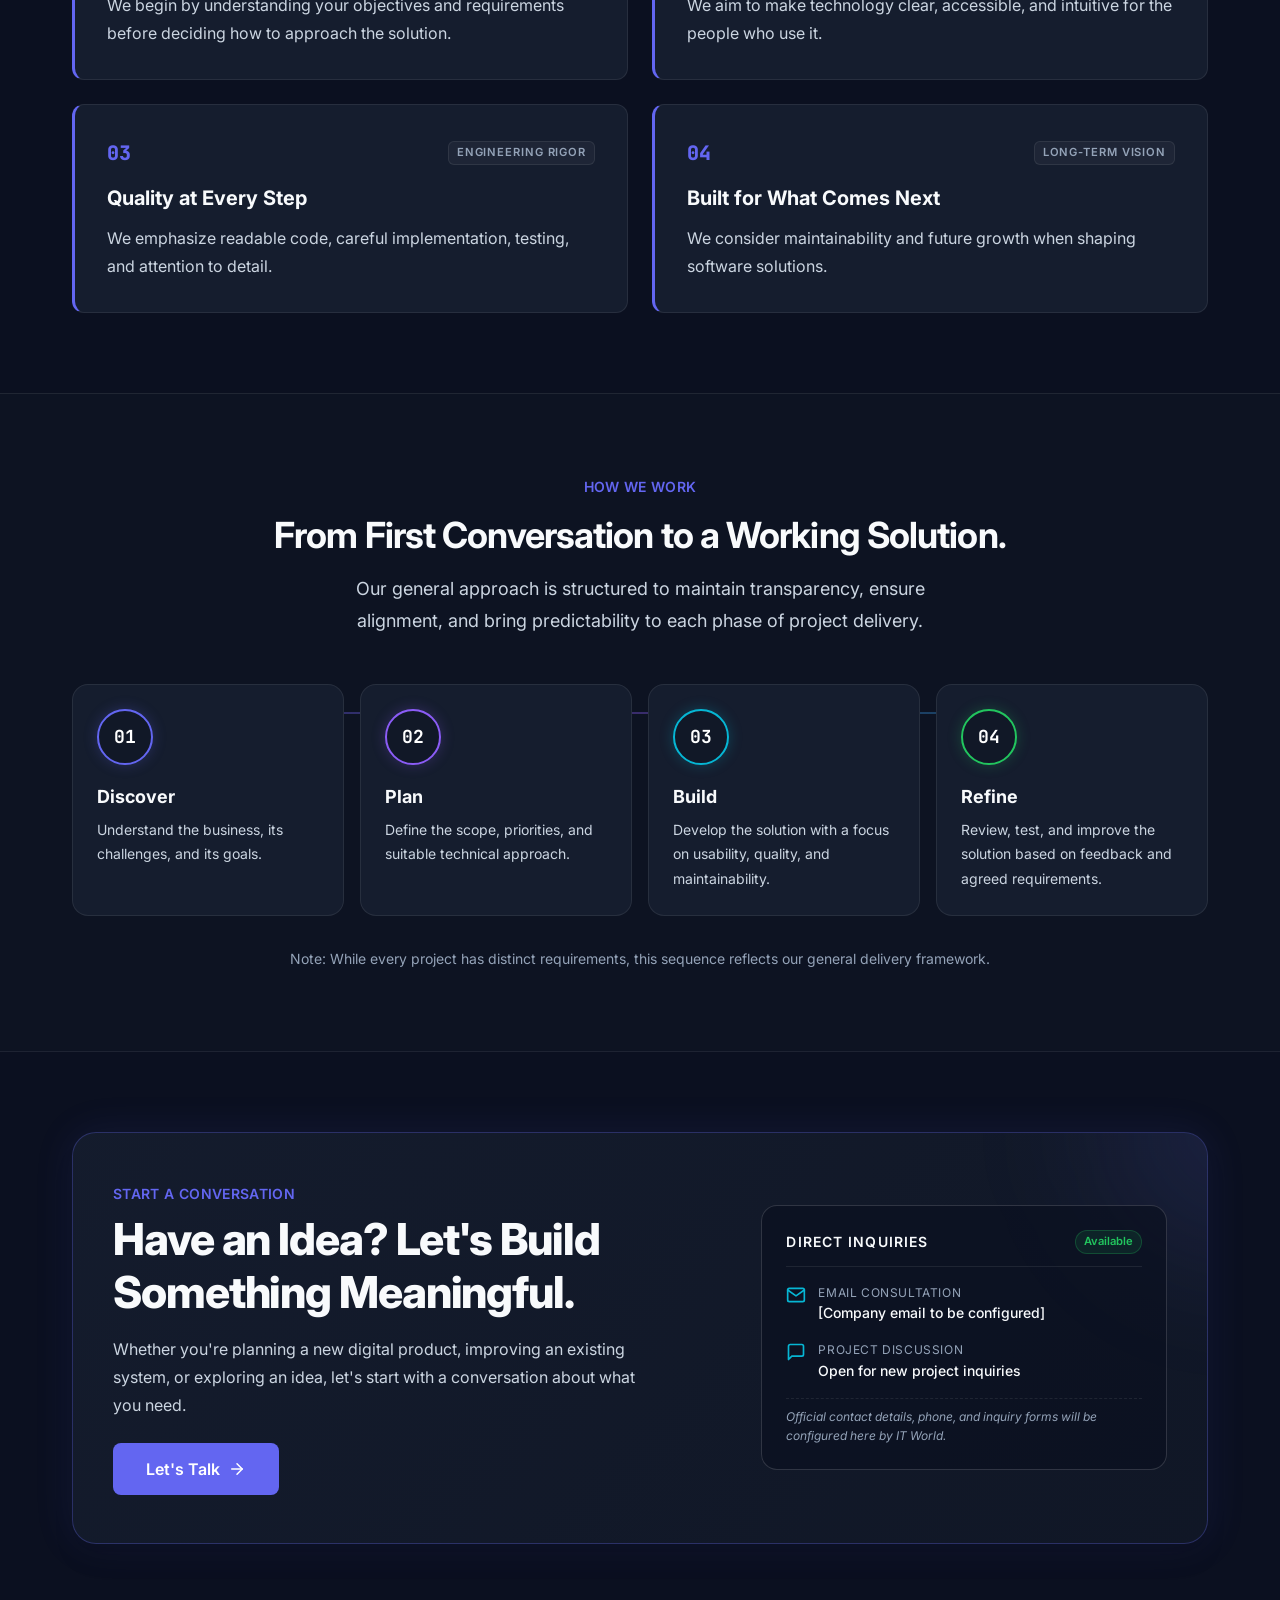
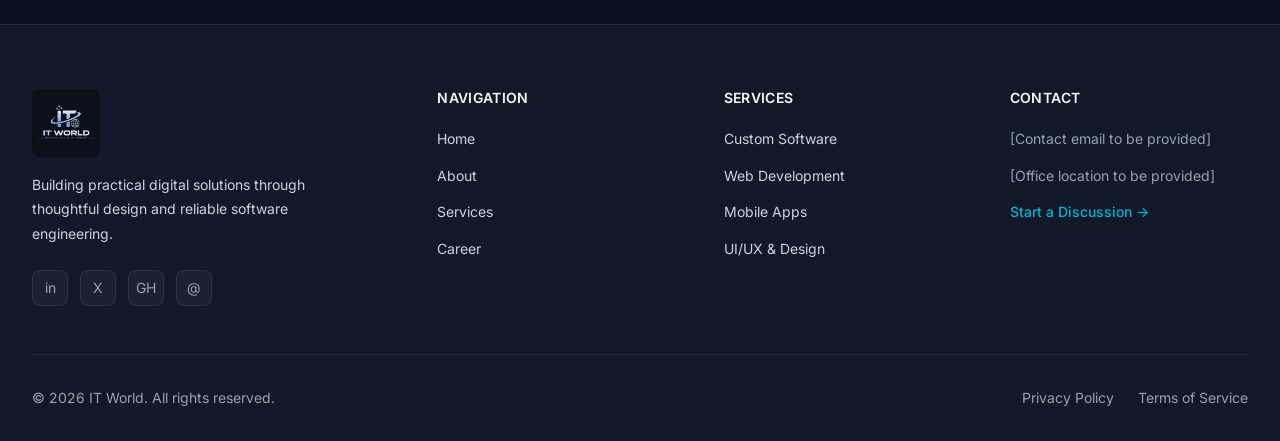
==== commit 30e04bab: "name change to IT World" ====
--- a/index.html
+++ b/index.html
@@ -5,17 +5,27 @@
   <meta charset="UTF-8">
   <meta name="viewport" content="width=device-width, initial-scale=1.0">
   <meta name="description"
-    content="At AcroTech Software Solutions, we build reliable software, intuitive digital experiences, and scalable technology solutions tailored to your business.">
-  <title>AcroTech Software Solutions | Innovative Software &amp; Digital Solutions</title>
+    content="At IT World, we build reliable software, intuitive digital experiences, and scalable technology solutions tailored to your business.">
+  <title>IT World | Innovative Software &amp; Digital Solutions</title>
+
+  <!-- Open Graph / Social Sharing -->
+  <meta property="og:title" content="IT World | Innovative Software &amp; Digital Solutions">
+  <meta property="og:description"
+    content="At IT World, we build reliable software, intuitive digital experiences, and scalable technology solutions tailored to your business.">
+  <meta property="og:type" content="website">
+  <meta property="og:image" content="assets/logos/logo.png">
+  <meta property="og:site_name" content="IT World">
 
   <!-- Favicon References -->
-  <link rel="icon" type="image/png" href="assets/logos/logo.png">
+  <link rel="icon" type="image/png" href="assets/logos/favicon.png">
   <link rel="apple-touch-icon" href="assets/logos/logo.png">
 
   <!-- Google Fonts -->
   <link rel="preconnect" href="https://fonts.googleapis.com">
   <link rel="preconnect" href="https://fonts.gstatic.com" crossorigin>
-  <link href="https://fonts.googleapis.com/css2?family=Inter:wght@400;500;600;700;800&family=JetBrains+Mono:wght@400;500;600&display=swap" rel="stylesheet">
+  <link
+    href="https://fonts.googleapis.com/css2?family=Inter:wght@400;500;600;700;800&family=JetBrains+Mono:wght@400;500;600&display=swap"
+    rel="stylesheet">
 
   <!-- Stylesheets -->
   <link rel="stylesheet" href="css/variables.css">
@@ -36,13 +46,13 @@
       <div class="header-inner">
 
         <!-- Logo -->
-        <a href="index.html" class="site-logo" aria-label="AcroTech Software Solutions — Home">
-          <img src="assets/logos/logo.png" alt="AcroTech Software Solutions" class="site-logo-img">
+        <a href="index.html" class="site-logo" aria-label="IT World — Home">
+          <img src="assets/logos/logo.png" alt="IT World" class="site-logo-img">
           <span class="site-logo-fallback">
-            <span class="logo-icon" aria-hidden="true">A</span>
+            <span class="logo-icon" aria-hidden="true">IT</span>
             <span class="site-logo-text">
-              <span class="site-logo-name">AcroTech</span>
-              <span class="site-logo-sub">Software Solutions</span>
+              <span class="site-logo-name">IT World</span>
+              <span class="site-logo-sub">Software &amp; Digital Solutions</span>
             </span>
           </span>
         </a>
@@ -104,13 +114,16 @@
               </h1>
 
               <p class="hero-lead">
-                At AcroTech Software Solutions, we help businesses transform ideas into reliable software, intuitive digital experiences, and scalable technology solutions. We combine thoughtful engineering with practical problem-solving to help your business move forward.
+                At IT World, we help businesses transform ideas into reliable software, intuitive digital experiences,
+                and scalable technology solutions. We combine thoughtful engineering with practical problem-solving to
+                help your business move forward.
               </p>
 
               <div class="hero-actions">
                 <a href="#contact" class="btn btn-primary btn-lg">
                   Let's Discuss Your Project
-                  <svg width="18" height="18" viewBox="0 0 24 24" fill="none" stroke="currentColor" stroke-width="2" stroke-linecap="round" stroke-linejoin="round" aria-hidden="true">
+                  <svg width="18" height="18" viewBox="0 0 24 24" fill="none" stroke="currentColor" stroke-width="2"
+                    stroke-linecap="round" stroke-linejoin="round" aria-hidden="true">
                     <line x1="5" y1="12" x2="19" y2="12"></line>
                     <polyline points="12 5 19 12 12 19"></polyline>
                   </svg>
@@ -123,19 +136,39 @@
               <!-- Key Capabilities / Trust Chips -->
               <div class="hero-chips" aria-label="Core competencies">
                 <span class="hero-chip">
-                  <svg class="hero-chip-icon" viewBox="0 0 24 24" fill="none" stroke="currentColor" stroke-width="2" stroke-linecap="round" stroke-linejoin="round" aria-hidden="true"><polyline points="16 18 22 12 16 6"></polyline><polyline points="8 6 2 12 8 18"></polyline></svg>
+                  <svg class="hero-chip-icon" viewBox="0 0 24 24" fill="none" stroke="currentColor" stroke-width="2"
+                    stroke-linecap="round" stroke-linejoin="round" aria-hidden="true">
+                    <polyline points="16 18 22 12 16 6"></polyline>
+                    <polyline points="8 6 2 12 8 18"></polyline>
+                  </svg>
                   Custom Software
                 </span>
                 <span class="hero-chip">
-                  <svg class="hero-chip-icon" viewBox="0 0 24 24" fill="none" stroke="currentColor" stroke-width="2" stroke-linecap="round" stroke-linejoin="round" aria-hidden="true"><circle cx="12" cy="12" r="10"></circle><line x1="2" y1="12" x2="22" y2="12"></line><path d="M12 2a15.3 15.3 0 0 1 4 10 15.3 15.3 0 0 1-4 10 15.3 15.3 0 0 1-4-10 15.3 15.3 0 0 1 4-10z"></path></svg>
+                  <svg class="hero-chip-icon" viewBox="0 0 24 24" fill="none" stroke="currentColor" stroke-width="2"
+                    stroke-linecap="round" stroke-linejoin="round" aria-hidden="true">
+                    <circle cx="12" cy="12" r="10"></circle>
+                    <line x1="2" y1="12" x2="22" y2="12"></line>
+                    <path
+                      d="M12 2a15.3 15.3 0 0 1 4 10 15.3 15.3 0 0 1-4 10 15.3 15.3 0 0 1-4-10 15.3 15.3 0 0 1 4-10z">
+                    </path>
+                  </svg>
                   Web Applications
                 </span>
                 <span class="hero-chip">
-                  <svg class="hero-chip-icon" viewBox="0 0 24 24" fill="none" stroke="currentColor" stroke-width="2" stroke-linecap="round" stroke-linejoin="round" aria-hidden="true"><rect x="5" y="2" width="14" height="20" rx="2" ry="2"></rect><line x1="12" y1="18" x2="12.01" y2="18"></line></svg>
+                  <svg class="hero-chip-icon" viewBox="0 0 24 24" fill="none" stroke="currentColor" stroke-width="2"
+                    stroke-linecap="round" stroke-linejoin="round" aria-hidden="true">
+                    <rect x="5" y="2" width="14" height="20" rx="2" ry="2"></rect>
+                    <line x1="12" y1="18" x2="12.01" y2="18"></line>
+                  </svg>
                   Mobile Platforms
                 </span>
                 <span class="hero-chip">
-                  <svg class="hero-chip-icon" viewBox="0 0 24 24" fill="none" stroke="currentColor" stroke-width="2" stroke-linecap="round" stroke-linejoin="round" aria-hidden="true"><polygon points="12 2 2 7 12 12 22 7 12 2"></polygon><polyline points="2 17 12 22 22 17"></polyline><polyline points="2 12 12 17 22 12"></polyline></svg>
+                  <svg class="hero-chip-icon" viewBox="0 0 24 24" fill="none" stroke="currentColor" stroke-width="2"
+                    stroke-linecap="round" stroke-linejoin="round" aria-hidden="true">
+                    <polygon points="12 2 2 7 12 12 22 7 12 2"></polygon>
+                    <polyline points="2 17 12 22 22 17"></polyline>
+                    <polyline points="2 12 12 17 22 12"></polyline>
+                  </svg>
                   UI/UX Architecture
                 </span>
               </div>
@@ -150,7 +183,7 @@
                     <span class="window-dot window-dot-yellow"></span>
                     <span class="window-dot window-dot-green"></span>
                   </div>
-                  <span class="window-title">acrotech.engine // v3.2-prod</span>
+                  <span class="window-title">itworld.engine // v3.2-prod</span>
                   <div class="window-status">
                     <span class="window-status-pulse"></span>
                     <span>Active System</span>
@@ -159,15 +192,24 @@
 
                 <div class="window-body">
                   <div class="code-block">
-                    <span class="code-line"><span class="code-keyword">package</span> <span class="code-str">solutions.acrotech.core</span>;</span>
+                    <span class="code-line"><span class="code-keyword">package</span> <span
+                        class="code-str">solutions.itworld.core</span>;</span>
                     <br>
-                    <span class="code-line"><span class="code-keyword">public class</span> <span class="code-fn">EnterpriseSolution</span> <span class="code-keyword">implements</span> <span class="code-fn">DigitalPlatform</span> {</span>
-                    <span class="code-line">&nbsp;&nbsp;<span class="code-keyword">private final</span> Strategy <span class="code-prop">strategy</span> = <span class="code-str">"Business-First"</span>;</span>
-                    <span class="code-line">&nbsp;&nbsp;<span class="code-keyword">private final</span> Quality <span class="code-prop">standard</span> = <span class="code-str">"Rigorous"</span>;</span>
-                    <span class="code-line">&nbsp;&nbsp;<span class="code-keyword">private final</span> Architecture <span class="code-prop">design</span> = <span class="code-str">"Scalable &amp; Resilient"</span>;</span>
+                    <span class="code-line"><span class="code-keyword">public class</span> <span
+                        class="code-fn">EnterpriseSolution</span> <span class="code-keyword">implements</span> <span
+                        class="code-fn">DigitalPlatform</span> {</span>
+                    <span class="code-line">&nbsp;&nbsp;<span class="code-keyword">private final</span> Strategy <span
+                        class="code-prop">strategy</span> = <span class="code-str">"Business-First"</span>;</span>
+                    <span class="code-line">&nbsp;&nbsp;<span class="code-keyword">private final</span> Quality <span
+                        class="code-prop">standard</span> = <span class="code-str">"Rigorous"</span>;</span>
+                    <span class="code-line">&nbsp;&nbsp;<span class="code-keyword">private final</span> Architecture
+                      <span class="code-prop">design</span> = <span class="code-str">"Scalable &amp;
+                        Resilient"</span>;</span>
                     <br>
-                    <span class="code-line">&nbsp;&nbsp;<span class="code-keyword">public</span> SolutionState <span class="code-fn">build</span>() {</span>
-                    <span class="code-line">&nbsp;&nbsp;&nbsp;&nbsp;<span class="code-keyword">return</span> SolutionState.<span class="code-fn">READY_FOR_GROWTH</span>;</span>
+                    <span class="code-line">&nbsp;&nbsp;<span class="code-keyword">public</span> SolutionState <span
+                        class="code-fn">build</span>() {</span>
+                    <span class="code-line">&nbsp;&nbsp;&nbsp;&nbsp;<span class="code-keyword">return</span>
+                      SolutionState.<span class="code-fn">READY_FOR_GROWTH</span>;</span>
                     <span class="code-line">&nbsp;&nbsp;}</span>
                     <span class="code-line">}</span>
                   </div>
@@ -204,7 +246,10 @@
             <span class="section-label">WHO WE ARE</span>
             <h2 class="section-title">Technology Built Around Your Business.</h2>
             <p class="intro-lead">
-              Technology creates the greatest value when it solves real problems. AcroTech Software Solutions focuses on understanding business needs and translating them into practical, maintainable, and dependable software. From the first idea to the final implementation, our approach is guided by clarity, quality, and a commitment to building solutions that serve a purpose.
+              Technology creates the greatest value when it solves real problems. IT World focuses on understanding
+              business needs and translating them into practical, maintainable, and dependable software. From the first
+              idea to the final implementation, our approach is guided by clarity, quality, and a commitment to building
+              solutions that serve a purpose.
             </p>
           </div>
 
@@ -212,32 +257,37 @@
           <div class="principles-grid">
             <div class="principle-card">
               <div class="principle-icon-wrap" aria-hidden="true">
-                <svg class="principle-icon" viewBox="0 0 24 24" fill="none" stroke="currentColor" stroke-width="2" stroke-linecap="round" stroke-linejoin="round">
+                <svg class="principle-icon" viewBox="0 0 24 24" fill="none" stroke="currentColor" stroke-width="2"
+                  stroke-linecap="round" stroke-linejoin="round">
                   <path d="M2 3h6a4 4 0 0 1 4 4v14a3 3 0 0 0-3-3H2z"></path>
                   <path d="M22 3h-6a4 4 0 0 0-4 4v14a3 3 0 0 1 3-3h7z"></path>
                 </svg>
               </div>
               <h3 class="principle-title">Business-First Thinking</h3>
               <p class="principle-desc">
-                We align engineering decisions with organizational objectives, real workflows, and practical user needs to ensure meaningful business impact.
+                We align engineering decisions with organizational objectives, real workflows, and practical user needs
+                to ensure meaningful business impact.
               </p>
             </div>
 
             <div class="principle-card">
               <div class="principle-icon-wrap" aria-hidden="true">
-                <svg class="principle-icon" viewBox="0 0 24 24" fill="none" stroke="currentColor" stroke-width="2" stroke-linecap="round" stroke-linejoin="round">
+                <svg class="principle-icon" viewBox="0 0 24 24" fill="none" stroke="currentColor" stroke-width="2"
+                  stroke-linecap="round" stroke-linejoin="round">
                   <path d="M12 22s8-4 8-10V5l-8-3-8 3v7c0 6 8 10 8 10z"></path>
                 </svg>
               </div>
               <h3 class="principle-title">Quality-Focused Engineering</h3>
               <p class="principle-desc">
-                We prioritize readable, maintainable, and carefully tested codebases that reduce technical debt and deliver consistent operational stability.
+                We prioritize readable, maintainable, and carefully tested codebases that reduce technical debt and
+                deliver consistent operational stability.
               </p>
             </div>
 
             <div class="principle-card">
               <div class="principle-icon-wrap" aria-hidden="true">
-                <svg class="principle-icon" viewBox="0 0 24 24" fill="none" stroke="currentColor" stroke-width="2" stroke-linecap="round" stroke-linejoin="round">
+                <svg class="principle-icon" viewBox="0 0 24 24" fill="none" stroke="currentColor" stroke-width="2"
+                  stroke-linecap="round" stroke-linejoin="round">
                   <line x1="18" y1="20" x2="18" y2="10"></line>
                   <line x1="12" y1="20" x2="12" y2="4"></line>
                   <line x1="6" y1="20" x2="6" y2="14"></line>
@@ -245,7 +295,8 @@
               </div>
               <h3 class="principle-title">Scalable Solutions</h3>
               <p class="principle-desc">
-                We engineer flexible software structures designed to scale gracefully alongside your user base, data volumes, and evolving business scope.
+                We engineer flexible software structures designed to scale gracefully alongside your user base, data
+                volumes, and evolving business scope.
               </p>
             </div>
           </div>
@@ -253,7 +304,8 @@
           <div class="intro-action">
             <a href="pages/about.html" class="btn btn-secondary">
               Learn More About Us
-              <svg width="16" height="16" viewBox="0 0 24 24" fill="none" stroke="currentColor" stroke-width="2" stroke-linecap="round" stroke-linejoin="round" aria-hidden="true">
+              <svg width="16" height="16" viewBox="0 0 24 24" fill="none" stroke="currentColor" stroke-width="2"
+                stroke-linecap="round" stroke-linejoin="round" aria-hidden="true">
                 <line x1="5" y1="12" x2="19" y2="12"></line>
                 <polyline points="12 5 19 12 12 19"></polyline>
               </svg>
@@ -271,7 +323,8 @@
             <span class="section-label">WHAT WE DO</span>
             <h2 class="section-title">The Right Technology for Your Next Step.</h2>
             <p class="section-subtitle">
-              Every business has different challenges. We help identify the right digital approach and build solutions that align with your goals, workflows, and future plans.
+              Every business has different challenges. We help identify the right digital approach and build solutions
+              that align with your goals, workflows, and future plans.
             </p>
           </div>
 
@@ -280,7 +333,8 @@
             <!-- 1. Custom Software Development -->
             <div class="service-card">
               <div class="service-icon-wrap" aria-hidden="true">
-                <svg class="service-icon" viewBox="0 0 24 24" fill="none" stroke="currentColor" stroke-width="2" stroke-linecap="round" stroke-linejoin="round">
+                <svg class="service-icon" viewBox="0 0 24 24" fill="none" stroke="currentColor" stroke-width="2"
+                  stroke-linecap="round" stroke-linejoin="round">
                   <polyline points="16 18 22 12 16 6"></polyline>
                   <polyline points="8 6 2 12 8 18"></polyline>
                 </svg>
@@ -297,15 +351,18 @@
             <!-- 2. Web Development -->
             <div class="service-card">
               <div class="service-icon-wrap" aria-hidden="true">
-                <svg class="service-icon" viewBox="0 0 24 24" fill="none" stroke="currentColor" stroke-width="2" stroke-linecap="round" stroke-linejoin="round">
+                <svg class="service-icon" viewBox="0 0 24 24" fill="none" stroke="currentColor" stroke-width="2"
+                  stroke-linecap="round" stroke-linejoin="round">
                   <circle cx="12" cy="12" r="10"></circle>
                   <line x1="2" y1="12" x2="22" y2="12"></line>
-                  <path d="M12 2a15.3 15.3 0 0 1 4 10 15.3 15.3 0 0 1-4 10 15.3 15.3 0 0 1-4-10 15.3 15.3 0 0 1 4-10z"></path>
+                  <path d="M12 2a15.3 15.3 0 0 1 4 10 15.3 15.3 0 0 1-4 10 15.3 15.3 0 0 1-4-10 15.3 15.3 0 0 1 4-10z">
+                  </path>
                 </svg>
               </div>
               <h3 class="service-title">Web Development</h3>
               <p class="service-desc">
-                Responsive, user-friendly websites and web applications designed to communicate your value and support your business goals.
+                Responsive, user-friendly websites and web applications designed to communicate your value and support
+                your business goals.
               </p>
               <div class="service-capabilities">
                 Modern Web Apps • Client Portals • High-Performance Systems
@@ -315,14 +372,16 @@
             <!-- 3. Mobile App Development -->
             <div class="service-card">
               <div class="service-icon-wrap" aria-hidden="true">
-                <svg class="service-icon" viewBox="0 0 24 24" fill="none" stroke="currentColor" stroke-width="2" stroke-linecap="round" stroke-linejoin="round">
+                <svg class="service-icon" viewBox="0 0 24 24" fill="none" stroke="currentColor" stroke-width="2"
+                  stroke-linecap="round" stroke-linejoin="round">
                   <rect x="5" y="2" width="14" height="20" rx="2" ry="2"></rect>
                   <line x1="12" y1="18" x2="12.01" y2="18"></line>
                 </svg>
               </div>
               <h3 class="service-title">Mobile App Development</h3>
               <p class="service-desc">
-                Mobile experiences built to help businesses connect with customers and make digital services more accessible.
+                Mobile experiences built to help businesses connect with customers and make digital services more
+                accessible.
               </p>
               <div class="service-capabilities">
                 iOS &amp; Android • Cross-Platform Platforms • Intuitive Mobile Workflows
@@ -332,7 +391,8 @@
             <!-- 4. UI/UX & Digital Product Design -->
             <div class="service-card">
               <div class="service-icon-wrap" aria-hidden="true">
-                <svg class="service-icon" viewBox="0 0 24 24" fill="none" stroke="currentColor" stroke-width="2" stroke-linecap="round" stroke-linejoin="round">
+                <svg class="service-icon" viewBox="0 0 24 24" fill="none" stroke="currentColor" stroke-width="2"
+                  stroke-linecap="round" stroke-linejoin="round">
                   <path d="M12 19l7-7 3 3-7 7-3-3z"></path>
                   <path d="M18 13l-1.5-7.5L2 2l3.5 14.5L13 18l5-5z"></path>
                   <path d="M2 2l7.586 7.586"></path>
@@ -341,7 +401,8 @@
               </div>
               <h3 class="service-title">UI/UX &amp; Digital Product Design</h3>
               <p class="service-desc">
-                Thoughtful interfaces and user journeys that make digital products easier to understand, navigate, and use.
+                Thoughtful interfaces and user journeys that make digital products easier to understand, navigate, and
+                use.
               </p>
               <div class="service-capabilities">
                 Design Systems • Interactive Wireframes • User Experience Audits
@@ -352,7 +413,8 @@
           <div class="services-action">
             <a href="pages/services.html" class="btn btn-primary">
               View All Services
-              <svg width="16" height="16" viewBox="0 0 24 24" fill="none" stroke="currentColor" stroke-width="2" stroke-linecap="round" stroke-linejoin="round" aria-hidden="true">
+              <svg width="16" height="16" viewBox="0 0 24 24" fill="none" stroke="currentColor" stroke-width="2"
+                stroke-linecap="round" stroke-linejoin="round" aria-hidden="true">
                 <line x1="5" y1="12" x2="19" y2="12"></line>
                 <polyline points="12 5 19 12 12 19"></polyline>
               </svg>
@@ -362,15 +424,16 @@
       </section>
 
       <!-- ============================================
-           SECTION 4: WHY CHOOSE ACROTECH?
+           SECTION 4: WHY CHOOSE IT WORLD?
            ============================================ -->
       <section class="why-section" id="why-acrotech">
         <div class="container">
           <div class="section-header-center">
-            <span class="section-label">WHY ACROTECH</span>
+            <span class="section-label">WHY IT WORLD</span>
             <h2 class="section-title">More Than Code. A Better Way to Build.</h2>
             <p class="section-subtitle">
-              Good software starts with understanding the problem. We value clear communication, thoughtful planning, reliable implementation, and solutions that remain useful as business needs evolve.
+              Good software starts with understanding the problem. We value clear communication, thoughtful planning,
+              reliable implementation, and solutions that remain useful as business needs evolve.
             </p>
           </div>
 
@@ -436,7 +499,8 @@
             <span class="section-label">HOW WE WORK</span>
             <h2 class="section-title">From First Conversation to a Working Solution.</h2>
             <p class="section-subtitle">
-              Our general approach is structured to maintain transparency, ensure alignment, and bring predictability to each phase of project delivery.
+              Our general approach is structured to maintain transparency, ensure alignment, and bring predictability to
+              each phase of project delivery.
             </p>
           </div>
 
@@ -506,12 +570,14 @@
                 <span class="section-label" style="margin-bottom: var(--space-2);">START A CONVERSATION</span>
                 <h2 class="cta-title">Have an Idea? Let's Build Something Meaningful.</h2>
                 <p class="cta-lead">
-                  Whether you're planning a new digital product, improving an existing system, or exploring an idea, let's start with a conversation about what you need.
+                  Whether you're planning a new digital product, improving an existing system, or exploring an idea,
+                  let's start with a conversation about what you need.
                 </p>
                 <div class="cta-actions">
                   <a href="#contact-channels" class="btn btn-primary btn-lg">
                     Let's Talk
-                    <svg width="18" height="18" viewBox="0 0 24 24" fill="none" stroke="currentColor" stroke-width="2" stroke-linecap="round" stroke-linejoin="round" aria-hidden="true">
+                    <svg width="18" height="18" viewBox="0 0 24 24" fill="none" stroke="currentColor" stroke-width="2"
+                      stroke-linecap="round" stroke-linejoin="round" aria-hidden="true">
                       <line x1="5" y1="12" x2="19" y2="12"></line>
                       <polyline points="12 5 19 12 12 19"></polyline>
                     </svg>
@@ -527,7 +593,8 @@
                 </div>
 
                 <div class="contact-channel-item">
-                  <svg class="contact-channel-icon" viewBox="0 0 24 24" fill="none" stroke="currentColor" stroke-width="2" stroke-linecap="round" stroke-linejoin="round" aria-hidden="true">
+                  <svg class="contact-channel-icon" viewBox="0 0 24 24" fill="none" stroke="currentColor"
+                    stroke-width="2" stroke-linecap="round" stroke-linejoin="round" aria-hidden="true">
                     <path d="M4 4h16c1.1 0 2 .9 2 2v12c0 1.1-.9 2-2 2H4c-1.1 0-2-.9-2-2V6c0-1.1.9-2 2-2z"></path>
                     <polyline points="22,6 12,13 2,6"></polyline>
                   </svg>
@@ -538,7 +605,8 @@
                 </div>
 
                 <div class="contact-channel-item">
-                  <svg class="contact-channel-icon" viewBox="0 0 24 24" fill="none" stroke="currentColor" stroke-width="2" stroke-linecap="round" stroke-linejoin="round" aria-hidden="true">
+                  <svg class="contact-channel-icon" viewBox="0 0 24 24" fill="none" stroke="currentColor"
+                    stroke-width="2" stroke-linecap="round" stroke-linejoin="round" aria-hidden="true">
                     <path d="M21 15a2 2 0 0 1-2 2H7l-4 4V5a2 2 0 0 1 2-2h14a2 2 0 0 1 2 2z"></path>
                   </svg>
                   <div class="contact-channel-info">
@@ -548,7 +616,7 @@
                 </div>
 
                 <div class="contact-note">
-                  Official contact details, phone, and inquiry forms will be configured here by AcroTech Software Solutions.
+                  Official contact details, phone, and inquiry forms will be configured here by IT World.
                 </div>
               </div>
 
@@ -566,13 +634,13 @@
 
           <!-- Brand Column -->
           <div class="footer-brand">
-            <a href="index.html" class="site-logo" aria-label="AcroTech Software Solutions — Home">
-              <img src="assets/logos/logo.png" alt="AcroTech Software Solutions" class="site-logo-img">
+            <a href="index.html" class="site-logo" aria-label="IT World — Home">
+              <img src="assets/logos/logo.png" alt="IT World" class="site-logo-img">
               <span class="site-logo-fallback">
-                <span class="logo-icon" aria-hidden="true">A</span>
+                <span class="logo-icon" aria-hidden="true">IT</span>
                 <span class="site-logo-text">
-                  <span class="site-logo-name">AcroTech</span>
-                  <span class="site-logo-sub">Software Solutions</span>
+                  <span class="site-logo-name">IT World</span>
+                  <span class="site-logo-sub">Software &amp; Digital Solutions</span>
                 </span>
               </span>
             </a>
@@ -581,7 +649,8 @@
             </p>
             <div class="footer-social">
               <a href="#" class="footer-social-link" aria-label="LinkedIn profile placeholder" title="LinkedIn">in</a>
-              <a href="#" class="footer-social-link" aria-label="Twitter / X profile placeholder" title="Twitter / X">X</a>
+              <a href="#" class="footer-social-link" aria-label="Twitter / X profile placeholder"
+                title="Twitter / X">X</a>
               <a href="#" class="footer-social-link" aria-label="GitHub profile placeholder" title="GitHub">GH</a>
               <a href="#" class="footer-social-link" aria-label="Contact placeholder" title="Email">@</a>
             </div>
@@ -615,7 +684,8 @@
             <div class="footer-links">
               <span class="footer-link" style="color: var(--color-text-muted);">[Contact email to be provided]</span>
               <span class="footer-link" style="color: var(--color-text-muted);">[Office location to be provided]</span>
-              <a href="#contact" class="footer-link" style="color: var(--color-accent); font-weight: var(--font-medium);">Start a Discussion &rarr;</a>
+              <a href="#contact" class="footer-link"
+                style="color: var(--color-accent); font-weight: var(--font-medium);">Start a Discussion &rarr;</a>
             </div>
           </div>
 
@@ -623,7 +693,8 @@
 
         <!-- Footer Bottom -->
         <div class="footer-bottom">
-          <p class="footer-copyright">&copy; <span class="js-current-year">2026</span> AcroTech Software Solutions. All rights reserved.</p>
+          <p class="footer-copyright">&copy; <span class="js-current-year">2026</span> IT World. All rights reserved.
+          </p>
           <div class="footer-legal">
             <a href="#" class="footer-legal-link">Privacy Policy</a>
             <a href="#" class="footer-legal-link">Terms of Service</a>
--- a/css/components.css
+++ b/css/components.css
@@ -50,11 +50,21 @@
 }
 
 .site-logo-img {
-  height: 38px;
+  height: 52px;
   width: auto;
   max-width: 220px;
   object-fit: contain;
   display: none; /* Shown dynamically when image file is present */
+  border-radius: var(--radius-md);
+  transition: transform var(--transition-fast);
+}
+
+.site-logo:hover .site-logo-img {
+  transform: scale(1.03);
+}
+
+.site-footer .site-logo-img {
+  height: 68px;
 }
 
 .site-logo-fallback {
--- a/css/pages/home.css
+++ b/css/pages/home.css
@@ -1,5 +1,5 @@
 /* ============================================
-   AcroTech Software Solutions — Home Page Styles
+   IT World — Home Page Styles
    ============================================ */
 
 /* ============================================
@@ -475,7 +475,7 @@
 
 
 /* ============================================
-   4. WHY ACROTECH (DISTINCTIVE 2x2 LAYOUT)
+   4. WHY IT WORLD (DISTINCTIVE 2x2 LAYOUT)
    ============================================ */
 
 .why-section {
